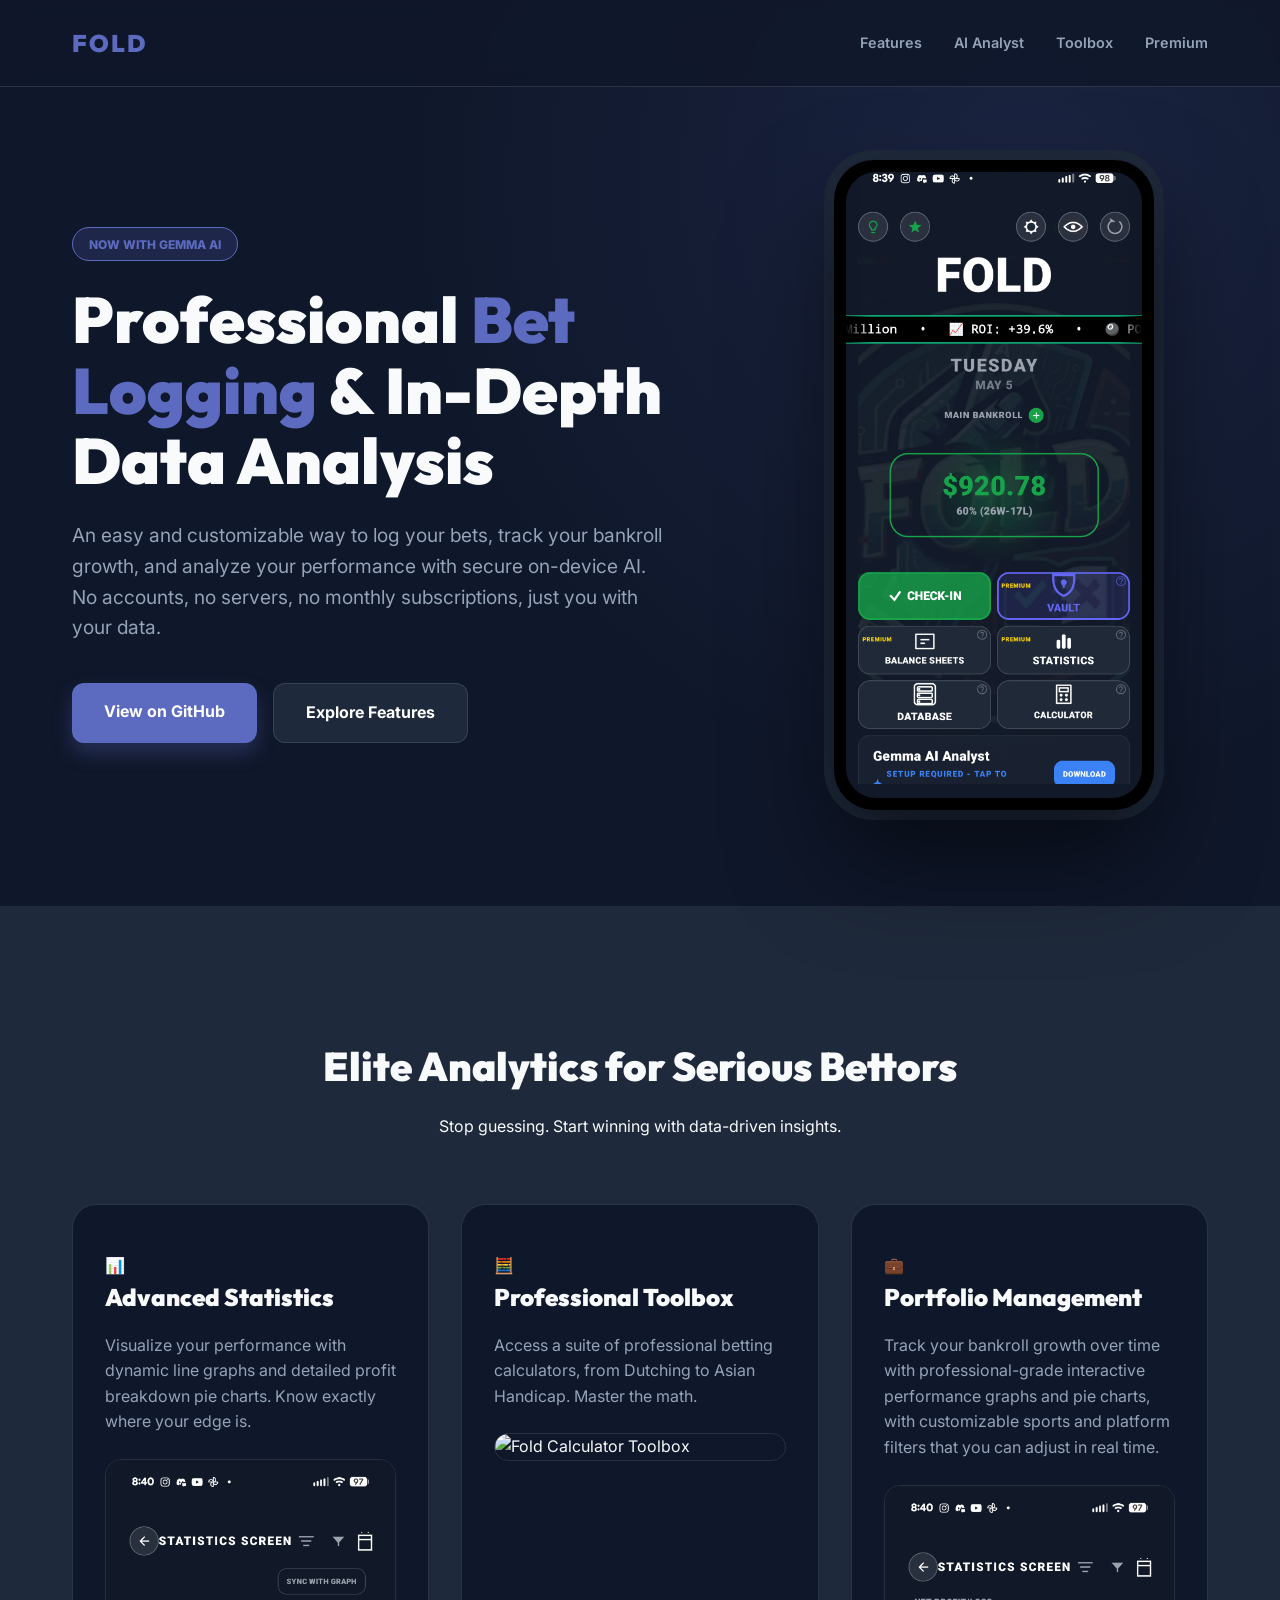
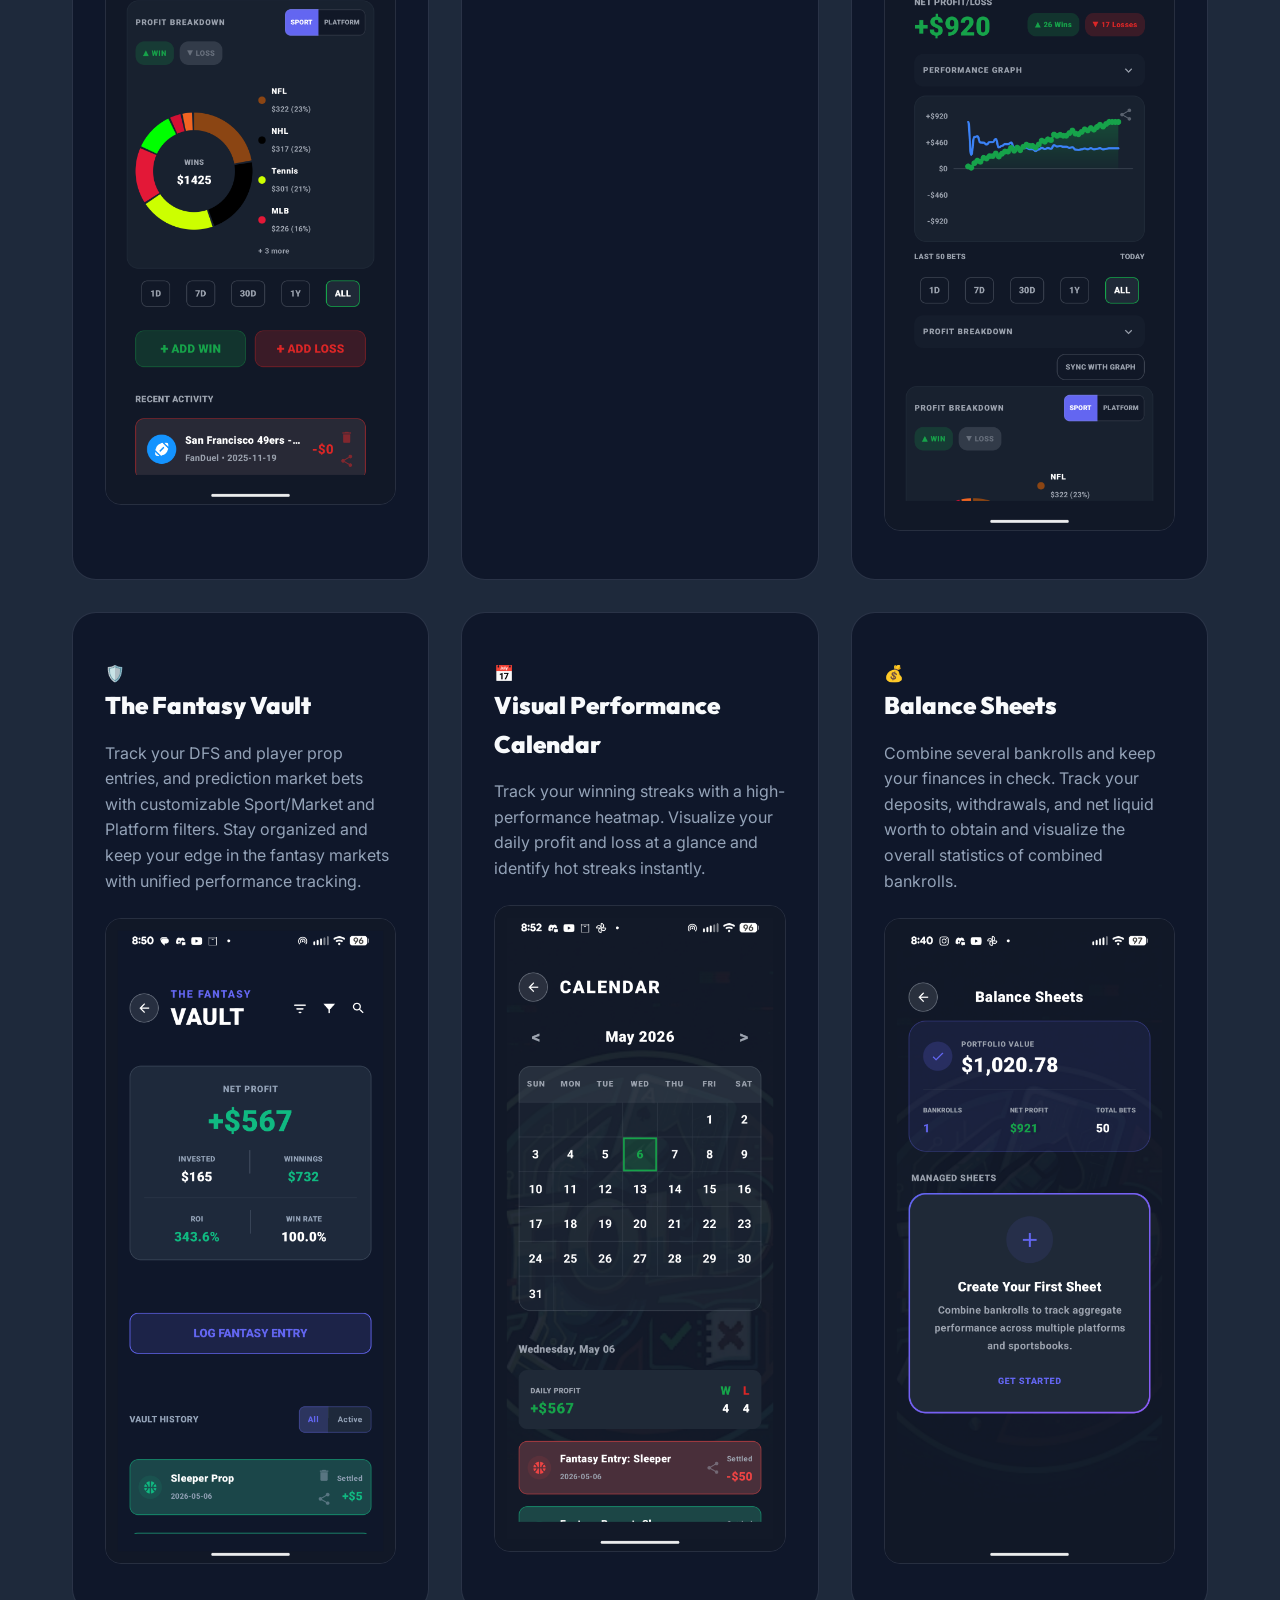
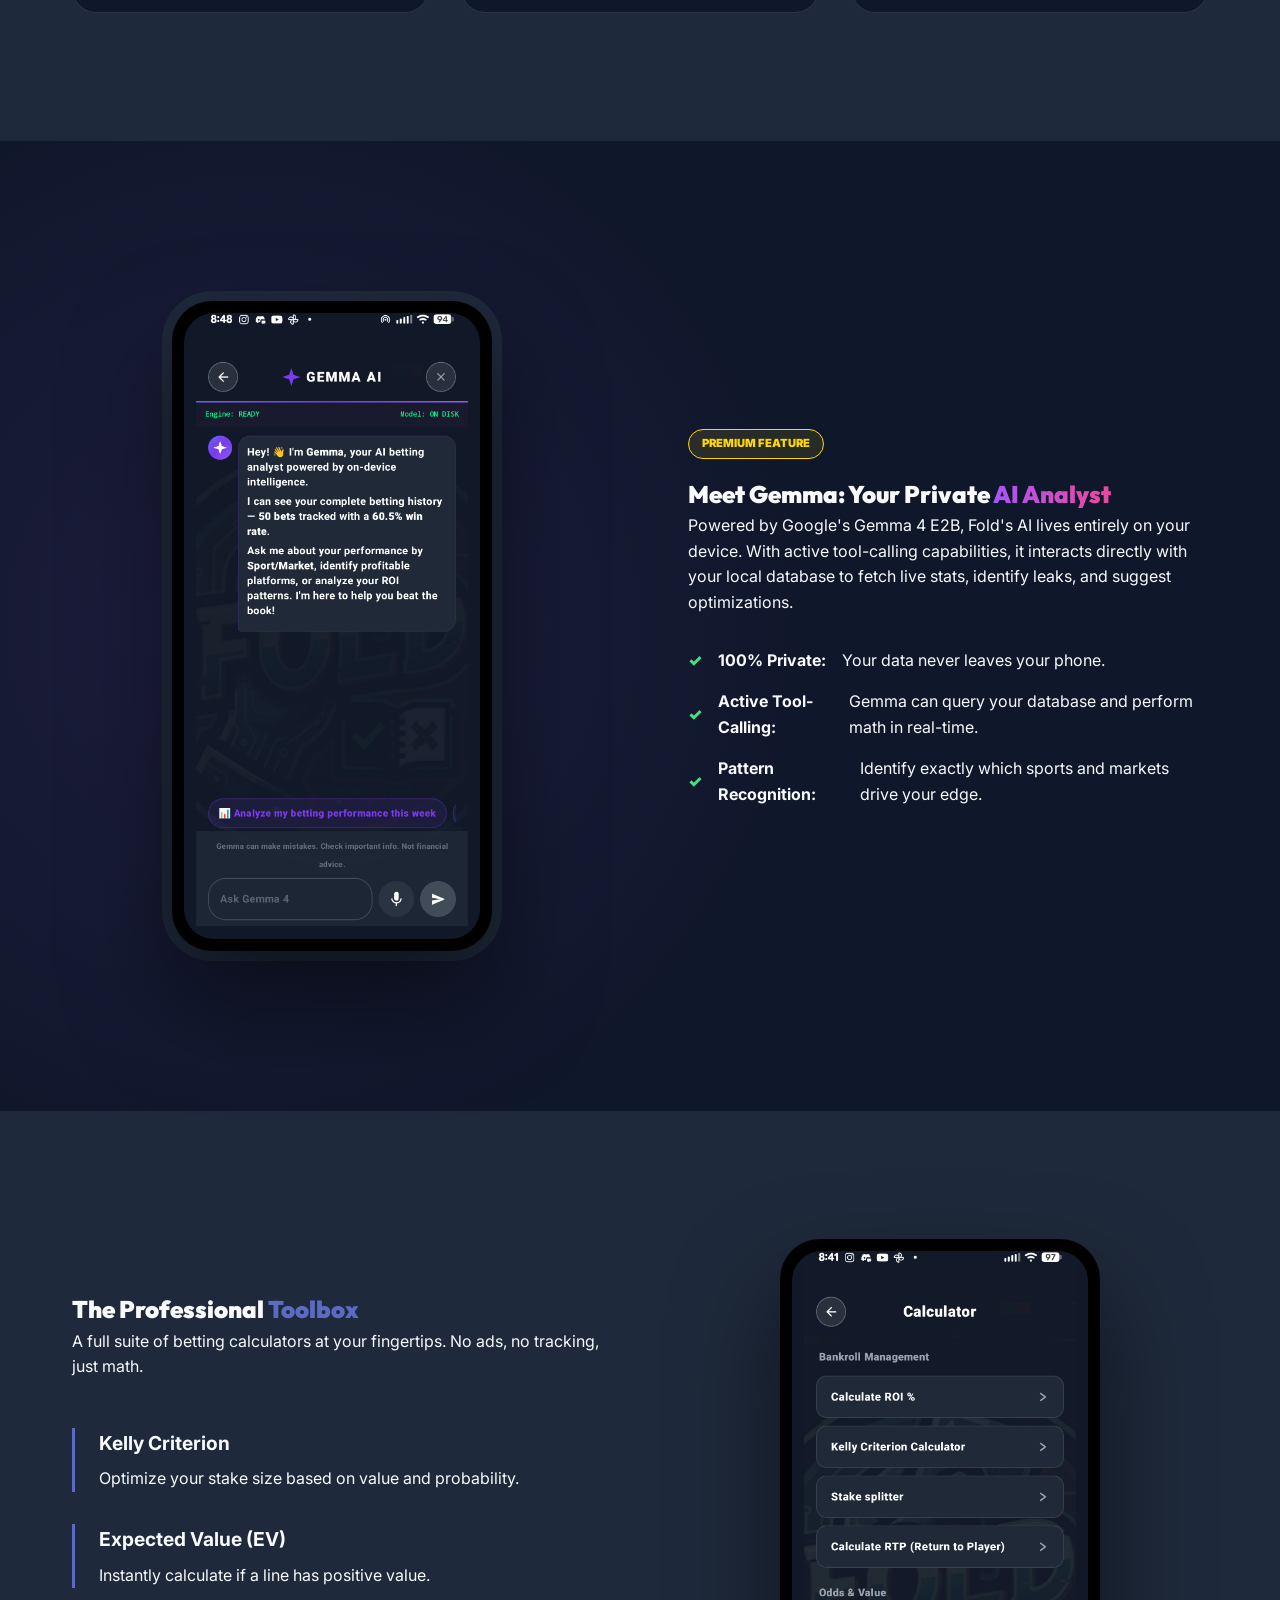
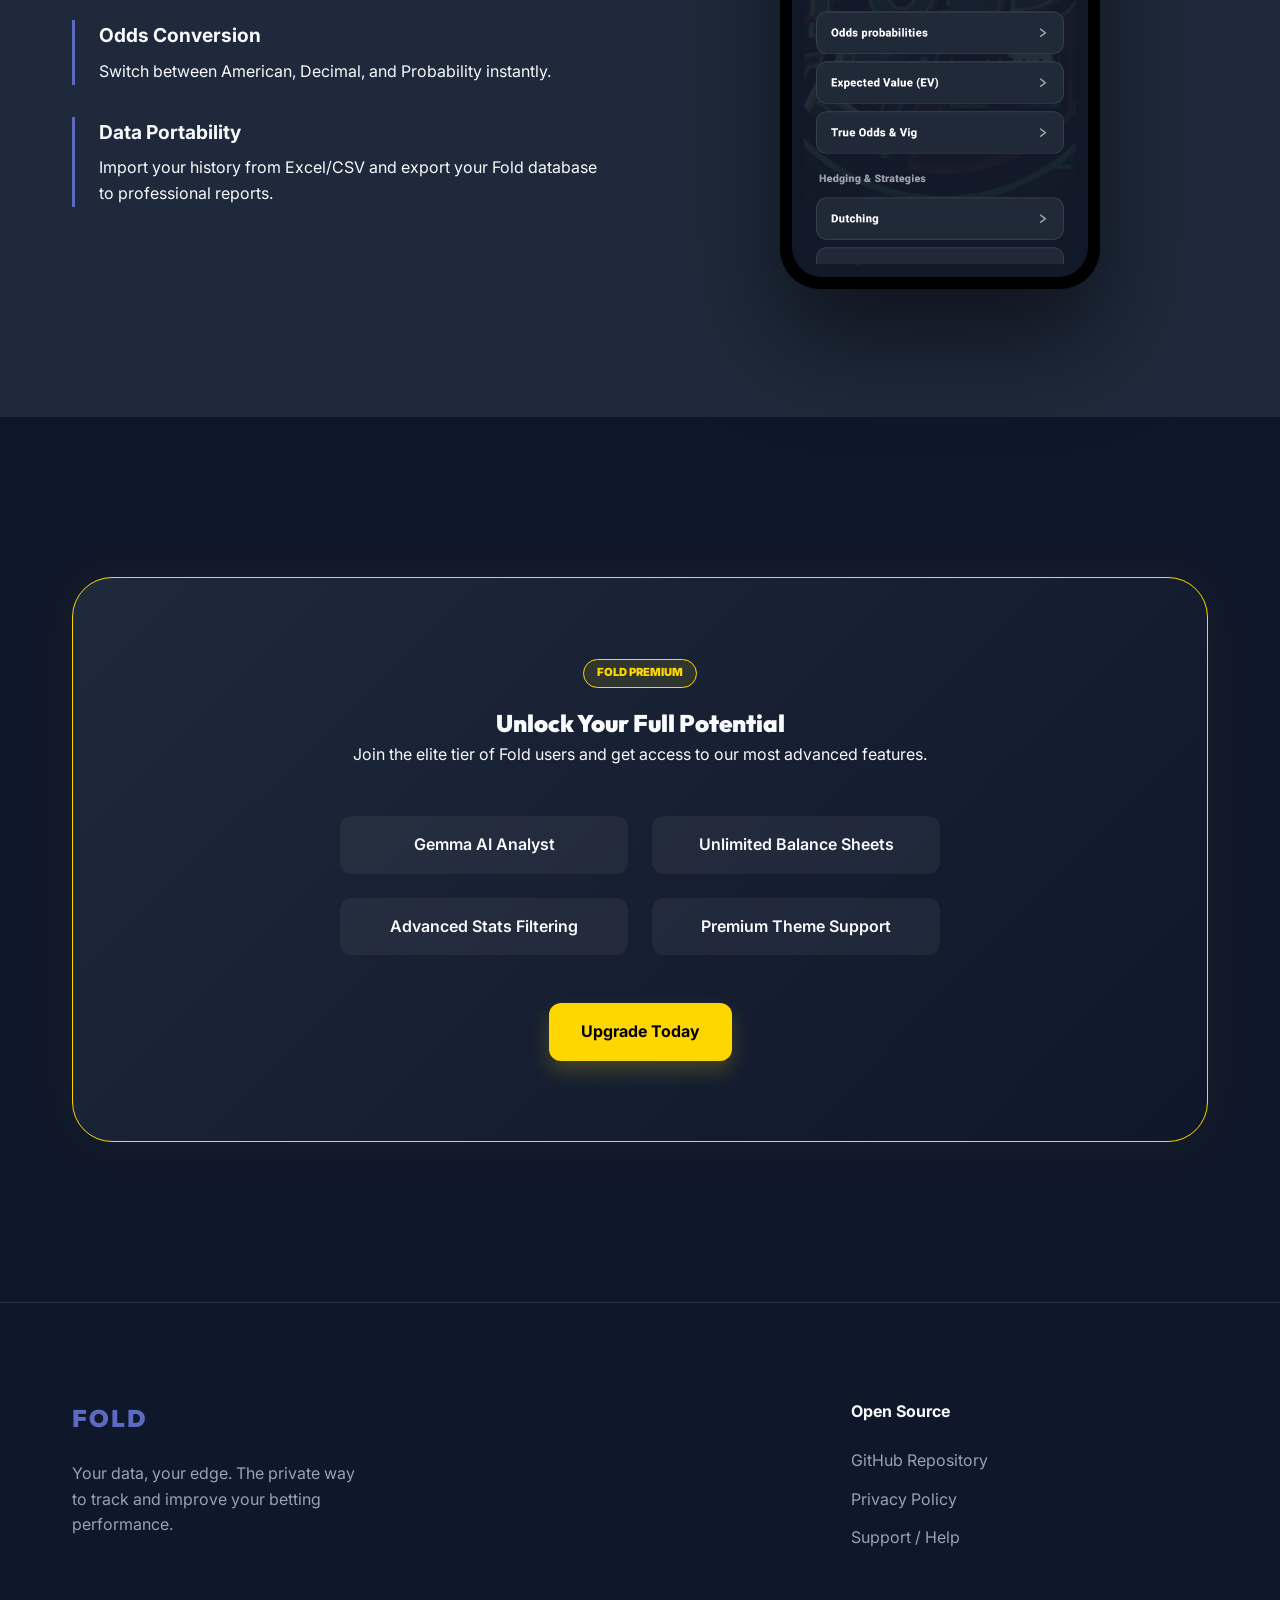
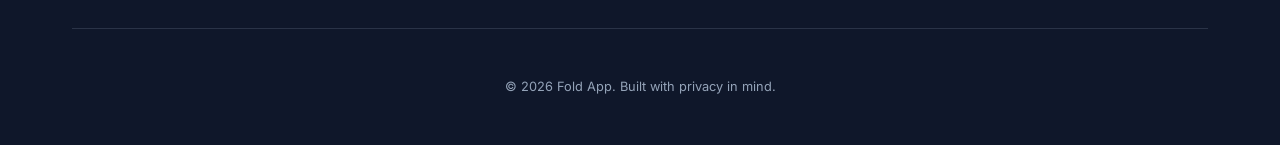
==== index.html @ 6af98df5 "Fix indentation in AI section." ====
<!DOCTYPE html>
<html lang="en">
<head>
    <meta charset="UTF-8">
    <meta name="viewport" content="width=device-width, initial-scale=1.0">
    <title>FOLD | The Ultimate Betting Command Center</title>
    <meta name="description" content="Master your bankroll with Fold. Advanced analytics, on-device AI analyst, and a professional betting toolbox—all in one secure, offline app.">
    <link rel="preconnect" href="https://fonts.googleapis.com">
    <link rel="preconnect" href="https://fonts.gstatic.com" crossorigin>
    <link href="https://fonts.googleapis.com/css2?family=Inter:wght@400;600;800&family=Outfit:wght@300;500;700;900&display=swap" rel="stylesheet">
    <link rel="stylesheet" href="style.css">
</head>
<body>
    <nav class="navbar">
        <div class="container">
            <div class="logo">FOLD</div>
            <ul class="nav-links">
                <li><a href="#features">Features</a></li>
                <li><a href="#ai">AI Analyst</a></li>
                <li><a href="#tools">Toolbox</a></li>
                <li><a href="#premium">Premium</a></li>
            </ul>
        </div>
    </nav>

    <header class="hero">
        <div class="container hero-grid">
            <div class="hero-content">
                <span class="badge">NOW WITH GEMMA AI</span>
                <h1>Professional <span class="highlight">Bet Logging</span> & In-Depth Data Analysis</h1>
                <p>An easy and customizable way to log your bets, track your bankroll growth, and analyze your performance with secure on-device AI. No accounts, no servers, no monthly subscriptions, just you with your data.</p>
                <div class="hero-actions">
                    <a href="https://github.com/MoistSoftware/Fold" class="btn btn-primary">View on GitHub</a>
                    <a href="#features" class="btn btn-secondary">Explore Features</a>
                </div>
            </div>
            <div class="hero-visual">
                <div class="phone-mockup">
                    <img src="assets/main_menu.png" alt="Fold App Main Menu" class="screenshot">
                </div>
            </div>
        </div>
    </header>

    <section id="features" class="features">
        <div class="container">
            <div class="section-header">
                <h2>Elite Analytics for Serious Bettors</h2>
                <p>Stop guessing. Start winning with data-driven insights.</p>
            </div>
            <div class="features-grid">
                <div class="feature-card">
                <div class="feature-icon">📊</div>
                <h3>Advanced Statistics</h3>
                <p>Visualize your performance with dynamic line graphs and detailed profit breakdown pie charts. Know exactly where your edge is.</p>
                <div class="feature-visual">
                    <img src="assets/pie_chart.png" alt="Fold Pie Chart Analysis" class="feature-img">
                </div>
            </div>
                <div class="feature-card">
                <div class="feature-icon">🧮</div>
                <h3>Professional Toolbox</h3>
                <p>Access a suite of professional betting calculators, from Dutching to Asian Handicap. Master the math.</p>
                <div class="feature-visual">
                    <img src="assets/calculator_menu.png" alt="Fold Calculator Toolbox" class="feature-img">
                </div>
            </div>
                <div class="feature-card">
                <div class="feature-icon">💼</div>
                <h3>Portfolio Management</h3>
                <p>Track your bankroll growth over time with professional-grade interactive performance graphs and pie charts, with customizable sports and platform filters that you can adjust in real time.</p>
                <div class="feature-visual">
                    <img src="assets/statistics.png" alt="Fold Performance Graph" class="feature-img">
                </div>
            </div>
            <div class="feature-card">
                <div class="feature-icon">🛡️</div>
                <h3>The Fantasy Vault</h3>
                <p>Track your DFS and player prop entries, and prediction market bets with customizable Sport/Market and Platform filters. Stay organized and keep your edge in the fantasy markets with unified performance tracking.</p>
                <div class="feature-visual">
                    <img src="assets/fantasy_vault_new.png" alt="Fold Fantasy Vault" class="feature-img">
                </div>
            </div>
            <div class="feature-card">
                <div class="feature-icon">📅</div>
                <h3>Visual Performance Calendar</h3>
                <p>Track your winning streaks with a high-performance heatmap. Visualize your daily profit and loss at a glance and identify hot streaks instantly.</p>
                <div class="feature-visual">
                    <img src="assets/calendar.png" alt="Fold Performance Calendar" class="feature-img">
                </div>
            </div>
            <div class="feature-card">
                <div class="feature-icon">💰</div>
                <h3>Balance Sheets</h3>
                <p>Combine several bankrolls and keep your finances in check. Track your deposits, withdrawals, and net liquid worth to obtain and visualize the overall statistics of combined bankrolls.</p>
                <div class="feature-visual">
                    <img src="assets/balance_sheets.png" alt="Fold Balance Sheets" class="feature-img">
                </div>
            </div>
            </div>
        </div>
    </section>

    <section id="ai" class="ai-section">
        <div class="container ai-grid">
            <div class="ai-visual">
                <div class="phone-mockup">
                    <img src="assets/ai_analyst.png" alt="Gemma AI Analyst" class="screenshot">
                </div>
            </div>
            <div class="ai-content">
                <div class="gold-badge">PREMIUM FEATURE</div>
                <h2>Meet Gemma: Your Private <span class="ai-highlight">AI Analyst</span></h2>
                <p>Powered by Google's Gemma 4 E2B, Fold's AI lives entirely on your device. With active tool-calling capabilities, it interacts directly with your local database to fetch live stats, identify leaks, and suggest optimizations.</p>
                <ul class="ai-features">
                    <li><strong>100% Private:</strong> Your data never leaves your phone.</li>
                    <li><strong>Active Tool-Calling:</strong> Gemma can query your database and perform math in real-time.</li>
                    <li><strong>Pattern Recognition:</strong> Identify exactly which sports and markets drive your edge.</li>
                </ul>
            </div>
        </div>
    </section>

    <section id="tools" class="tools">
        <div class="container">
            <div class="tools-grid">
                <div class="tools-content">
                    <h2>The Professional <span class="highlight">Toolbox</span></h2>
                    <p>A full suite of betting calculators at your fingertips. No ads, no tracking, just math.</p>
                    <div class="tools-list">
                        <div class="tool-item">
                            <h4>Kelly Criterion</h4>
                            <p>Optimize your stake size based on value and probability.</p>
                        </div>
                        <div class="tool-item">
                            <h4>Expected Value (EV)</h4>
                            <p>Instantly calculate if a line has positive value.</p>
                        </div>
                        <div class="tool-item">
                            <h4>Odds Conversion</h4>
                            <p>Switch between American, Decimal, and Probability instantly.</p>
                        </div>
                        <div class="tool-item">
                            <h4>Data Portability</h4>
                            <p>Import your history from Excel/CSV and export your Fold database to professional reports.</p>
                        </div>
                    </div>
                </div>
                <div class="tools-visual">
                    <div class="phone-mockup">
                        <img src="assets/calculator.png" alt="Betting Toolbox" class="screenshot">
                    </div>
                </div>
            </div>
        </div>
    </section>

    <section id="premium" class="premium">
        <div class="container">
            <div class="premium-card">
                <div class="gold-badge">FOLD PREMIUM</div>
                <h2>Unlock Your Full Potential</h2>
                <p>Join the elite tier of Fold users and get access to our most advanced features.</p>
                <div class="premium-grid">
                    <div class="premium-item">Gemma AI Analyst</div>
                    <div class="premium-item">Unlimited Balance Sheets</div>
                    <div class="premium-item">Advanced Stats Filtering</div>
                    <div class="premium-item">Premium Theme Support</div>
                </div>
                <a href="#" class="btn btn-gold">Upgrade Today</a>
            </div>
        </div>
    </section>

    <footer>
        <div class="container">
            <div class="footer-grid">
                <div class="footer-info">
                    <div class="logo">FOLD</div>
                    <p>Your data, your edge. The private way to track and improve your betting performance.</p>
                </div>
                <div class="footer-links">
                    <h4>Open Source</h4>
                    <ul>
                        <li><a href="https://github.com/MoistSoftware/Fold">GitHub Repository</a></li>
                        <li><a href="privacy.html">Privacy Policy</a></li>
                        <li><a href="support.html">Support / Help</a></li>
                    </ul>
                </div>
            </div>
            <div class="footer-bottom">
                <p>&copy; 2026 Fold App. Built with privacy in mind.</p>
            </div>
        </div>
    </footer>
</body>
</html>
---- style.css ----
:root {
    --bg-dark: #0F172A;
    --bg-card: #1E293B;
    --primary-slate: #5C6BC0; /* SlateBlue from app */
    --accent-green: #4ADE80;
    --premium-gold: #FFD700;
    --text-main: #F8FAFC;
    --text-muted: #94A3B8;
    --glass: rgba(30, 41, 59, 0.7);
    --border: rgba(148, 163, 184, 0.2);
}

* {
    margin: 0;
    padding: 0;
    box-sizing: border-box;
}

body {
    font-family: 'Inter', sans-serif;
    background-color: var(--bg-dark);
    color: var(--text-main);
    line-height: 1.6;
    overflow-x: hidden;
}

h1, h2, h3, .logo {
    font-family: 'Outfit', sans-serif;
    font-weight: 900;
}

.container {
    max-width: 1200px;
    margin: 0 auto;
    padding: 0 2rem;
}

/* Navbar */
.navbar {
    padding: 1.5rem 0;
    position: fixed;
    width: 100%;
    top: 0;
    z-index: 1000;
    background: rgba(15, 23, 42, 0.8);
    backdrop-filter: blur(12px);
    border-bottom: 1px solid var(--border);
}

.navbar .container {
    display: flex;
    justify-content: space-between;
    align-items: center;
}

.logo {
    font-size: 1.5rem;
    letter-spacing: 2px;
    color: var(--primary-slate);
}

.nav-links {
    display: flex;
    list-style: none;
    gap: 2rem;
}

.nav-links a {
    text-decoration: none;
    color: var(--text-muted);
    font-weight: 600;
    font-size: 0.9rem;
    transition: color 0.3s;
}

.nav-links a:hover {
    color: var(--primary-slate);
}

/* Hero */
.hero {
    padding: 10rem 0 6rem;
    background: radial-gradient(circle at 80% 20%, rgba(92, 107, 192, 0.15) 0%, transparent 50%);
}

.hero-grid {
    display: grid;
    grid-template-columns: 1.2fr 0.8fr;
    gap: 4rem;
    align-items: center;
}

.badge {
    display: inline-block;
    padding: 0.4rem 1rem;
    background: rgba(92, 107, 192, 0.2);
    border: 1px solid var(--primary-slate);
    border-radius: 100px;
    color: var(--primary-slate);
    font-size: 0.75rem;
    font-weight: 800;
    margin-bottom: 1.5rem;
}

.hero h1 {
    font-size: 4rem;
    line-height: 1.1;
    margin-bottom: 1.5rem;
}

.highlight {
    color: var(--primary-slate);
}

.hero p {
    font-size: 1.2rem;
    color: var(--text-muted);
    margin-bottom: 2.5rem;
    max-width: 600px;
}

.hero-actions {
    display: flex;
    gap: 1rem;
}

.btn {
    padding: 1rem 2rem;
    border-radius: 12px;
    text-decoration: none;
    font-weight: 700;
    transition: all 0.3s ease;
    display: inline-block;
}

.btn-primary {
    background: var(--primary-slate);
    color: white;
    box-shadow: 0 10px 20px rgba(92, 107, 192, 0.3);
}

.btn-primary:hover {
    transform: translateY(-3px);
    box-shadow: 0 15px 30px rgba(92, 107, 192, 0.4);
}

.btn-secondary {
    background: var(--bg-card);
    color: white;
    border: 1px solid var(--border);
}

.btn-secondary:hover {
    background: var(--border);
}

/* Phone Mockup */
.phone-mockup {
    position: relative;
    width: 320px;
    height: 650px;
    background: #000;
    border-radius: 40px;
    padding: 12px;
    box-shadow: 0 50px 100px rgba(0,0,0,0.5), 0 0 0 10px #1e293b;
    margin: 0 auto;
}

.screenshot {
    width: 100%;
    height: 100%;
    object-fit: cover;
    border-radius: 30px;
}

.feature-visual {
    margin-top: 1.5rem;
    border-radius: 16px;
    overflow: hidden;
    border: 1px solid rgba(255, 255, 255, 0.1);
}

.feature-img {
    width: 100%;
    height: auto;
    display: block;
    transition: transform 0.3s ease;
}

.feature-card:hover .feature-img {
    transform: scale(1.05);
}

/* Features */
.features {
    padding: 8rem 0;
    background: var(--bg-card);
}

.section-header {
    text-align: center;
    margin-bottom: 4rem;
}

.section-header h2 {
    font-size: 2.5rem;
    margin-bottom: 1rem;
}

.features-grid {
    display: grid;
    grid-template-columns: repeat(auto-fit, minmax(280px, 1fr));
    gap: 2rem;
}

.feature-card {
    background: var(--bg-dark);
    padding: 3rem 2rem;
    border-radius: 24px;
    border: 1px solid var(--border);
    transition: transform 0.3s;
}

.feature-card:hover {
    transform: translateY(-10px);
    border-color: var(--primary-slate);
}

.feature-card .icon {
    font-size: 2.5rem;
    margin-bottom: 1.5rem;
}

.feature-card h3 {
    font-size: 1.5rem;
    margin-bottom: 1rem;
}

.feature-card p {
    color: var(--text-muted);
}

/* AI Section */
.ai-section {
    padding: 10rem 0;
    background: radial-gradient(circle at 20% 50%, rgba(168, 85, 247, 0.1) 0%, transparent 50%);
}

.ai-grid {
    display: grid;
    grid-template-columns: 1fr 1fr;
    gap: 6rem;
    align-items: center;
}

.gold-badge {
    display: inline-block;
    padding: 0.3rem 0.8rem;
    background: rgba(255, 215, 0, 0.1);
    border: 1px solid var(--premium-gold);
    border-radius: 100px;
    color: var(--premium-gold);
    font-size: 0.7rem;
    font-weight: 900;
    margin-bottom: 1rem;
}

.ai-highlight {
    background: linear-gradient(90deg, #A855F7, #EC4899);
    -webkit-background-clip: text;
    -webkit-text-fill-color: transparent;
}

.ai-features {
    list-style: none;
    margin-top: 2rem;
}

.ai-features li {
    margin-bottom: 1rem;
    display: flex;
    align-items: center;
    gap: 1rem;
}

.ai-features li::before {
    content: "✓";
    color: var(--accent-green);
    font-weight: 900;
}

/* Tools */
.tools {
    padding: 8rem 0;
    background: var(--bg-card);
}

.tools-grid {
    display: grid;
    grid-template-columns: 1fr 1fr;
    gap: 4rem;
    align-items: center;
}

.tools-list {
    margin-top: 3rem;
}

.tool-item {
    margin-bottom: 2rem;
    padding-left: 1.5rem;
    border-left: 3px solid var(--primary-slate);
}

.tool-item h4 {
    font-size: 1.2rem;
    margin-bottom: 0.5rem;
}

/* Premium */
.premium {
    padding: 10rem 0;
}

.premium-card {
    background: linear-gradient(135deg, #1E293B 0%, #0F172A 100%);
    padding: 5rem;
    border-radius: 40px;
    text-align: center;
    border: 1px solid var(--premium-gold);
    box-shadow: 0 0 50px rgba(255, 215, 0, 0.05);
}

.premium-grid {
    display: grid;
    grid-template-columns: repeat(2, 1fr);
    gap: 1.5rem;
    margin: 3rem auto;
    max-width: 600px;
}

.premium-item {
    background: rgba(255, 255, 255, 0.05);
    padding: 1rem;
    border-radius: 12px;
    font-weight: 600;
}

.btn-gold {
    background: var(--premium-gold);
    color: #000;
    box-shadow: 0 10px 20px rgba(255, 215, 0, 0.2);
}

.btn-gold:hover {
    transform: scale(1.05);
    box-shadow: 0 15px 30px rgba(255, 215, 0, 0.3);
}

/* Footer */
footer {
    padding: 6rem 0 3rem;
    border-top: 1px solid var(--border);
}

.footer-grid {
    display: grid;
    grid-template-columns: 2fr 1fr;
    gap: 4rem;
    margin-bottom: 4rem;
}

.footer-info p {
    color: var(--text-muted);
    margin-top: 1.5rem;
    max-width: 300px;
}

.footer-links h4 {
    margin-bottom: 1.5rem;
}

.footer-links ul {
    list-style: none;
}

.footer-links li {
    margin-bottom: 0.8rem;
}

.footer-links a {
    text-decoration: none;
    color: var(--text-muted);
}

.footer-bottom {
    text-align: center;
    padding-top: 3rem;
    border-top: 1px solid var(--border);
    color: var(--text-muted);
    font-size: 0.8rem;
}

/* Responsive */
@media (max-width: 968px) {
    .hero-grid, .ai-grid, .tools-grid {
        grid-template-columns: 1fr;
        text-align: center;
    }
    .hero h1 { font-size: 3rem; }
    .hero-visual { order: -1; }
    .features-grid { grid-template-columns: 1fr; }
    .hero-actions { justify-content: center; }
    .premium-grid { grid-template-columns: 1fr; }
    .nav-links { display: none; }
}
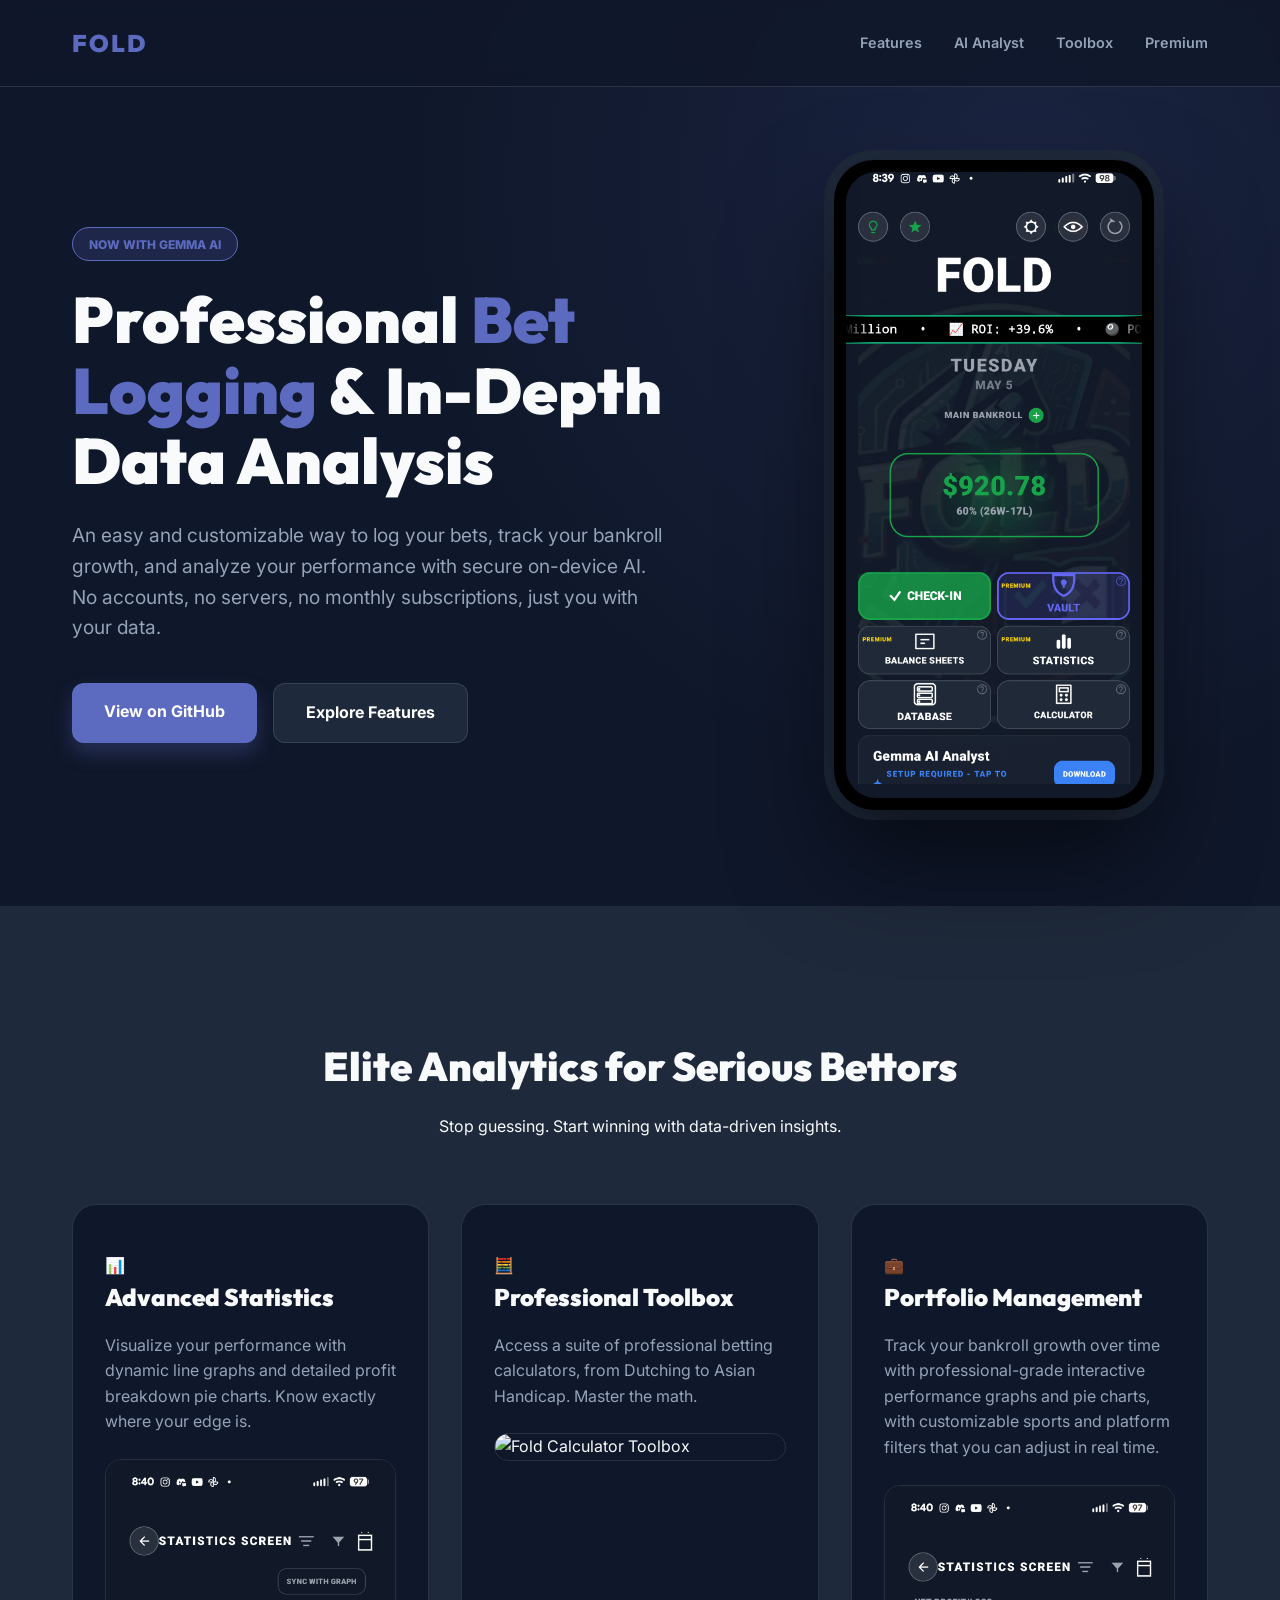
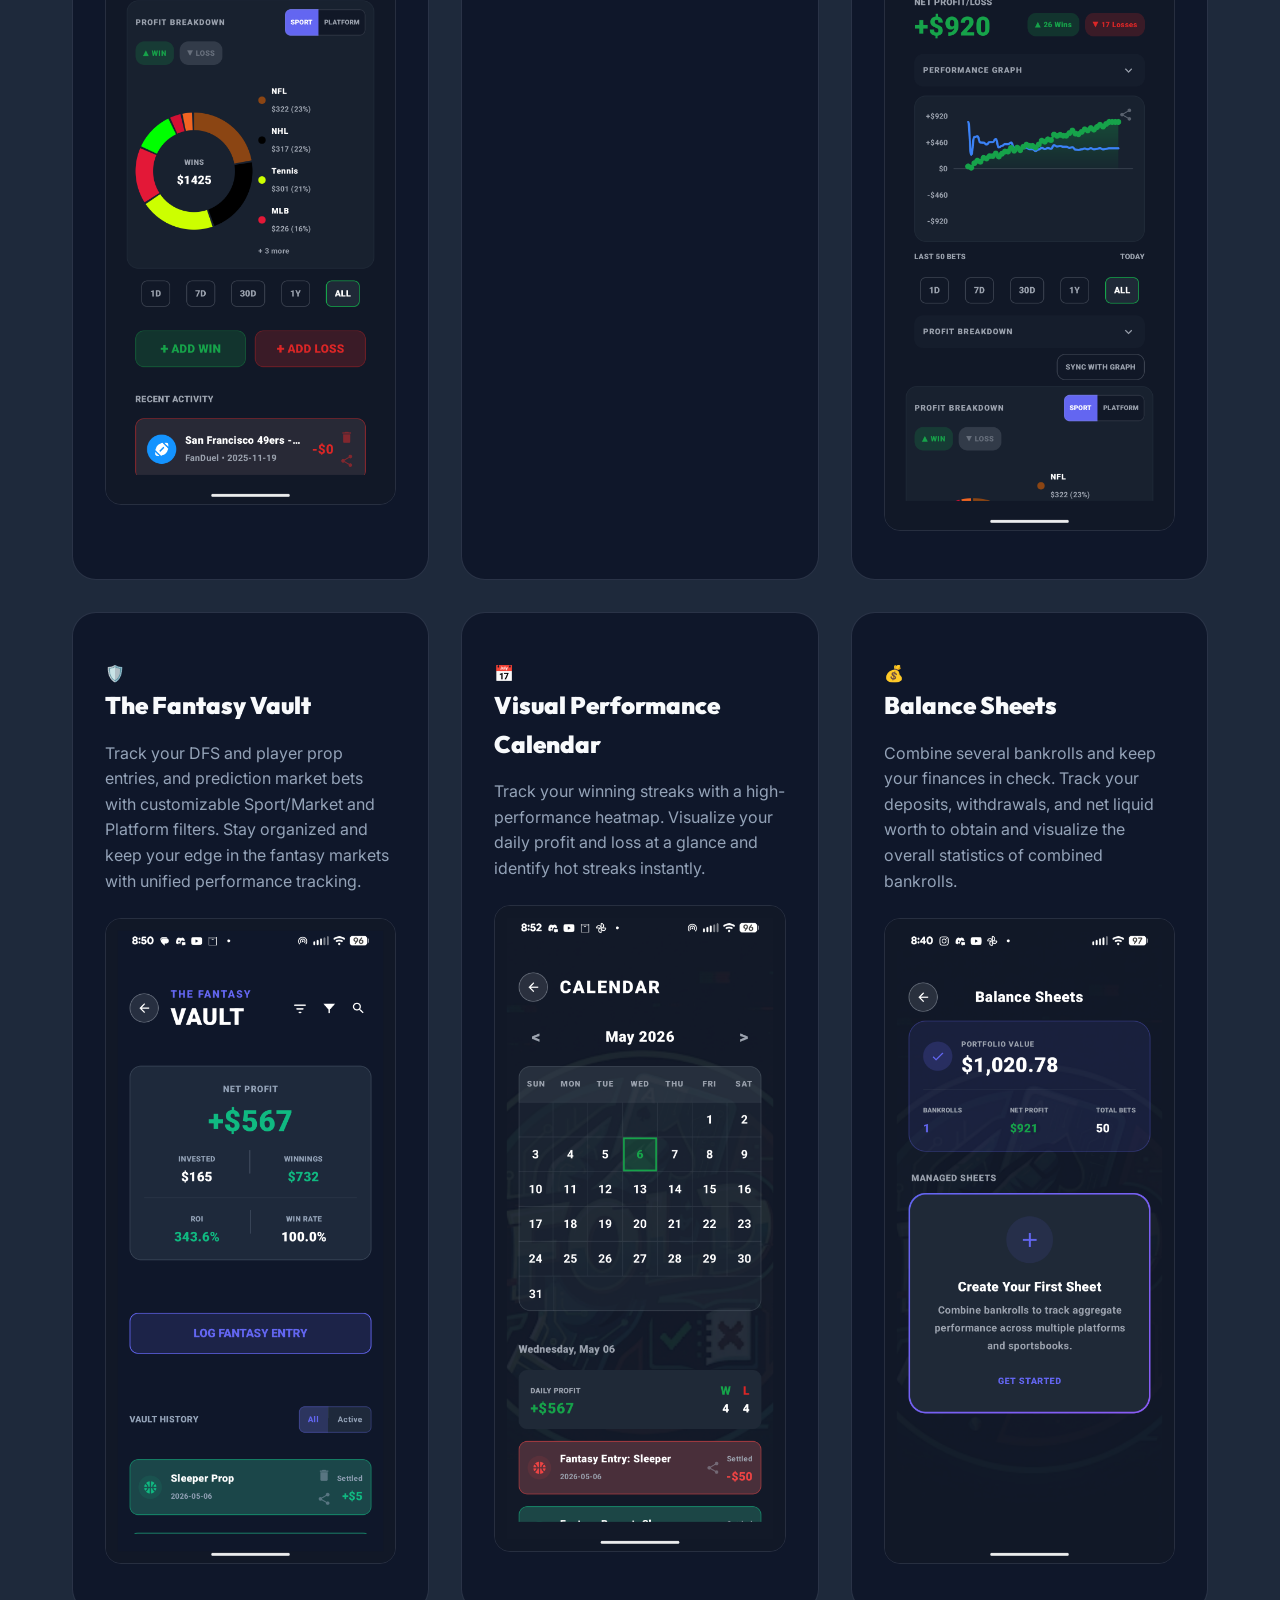
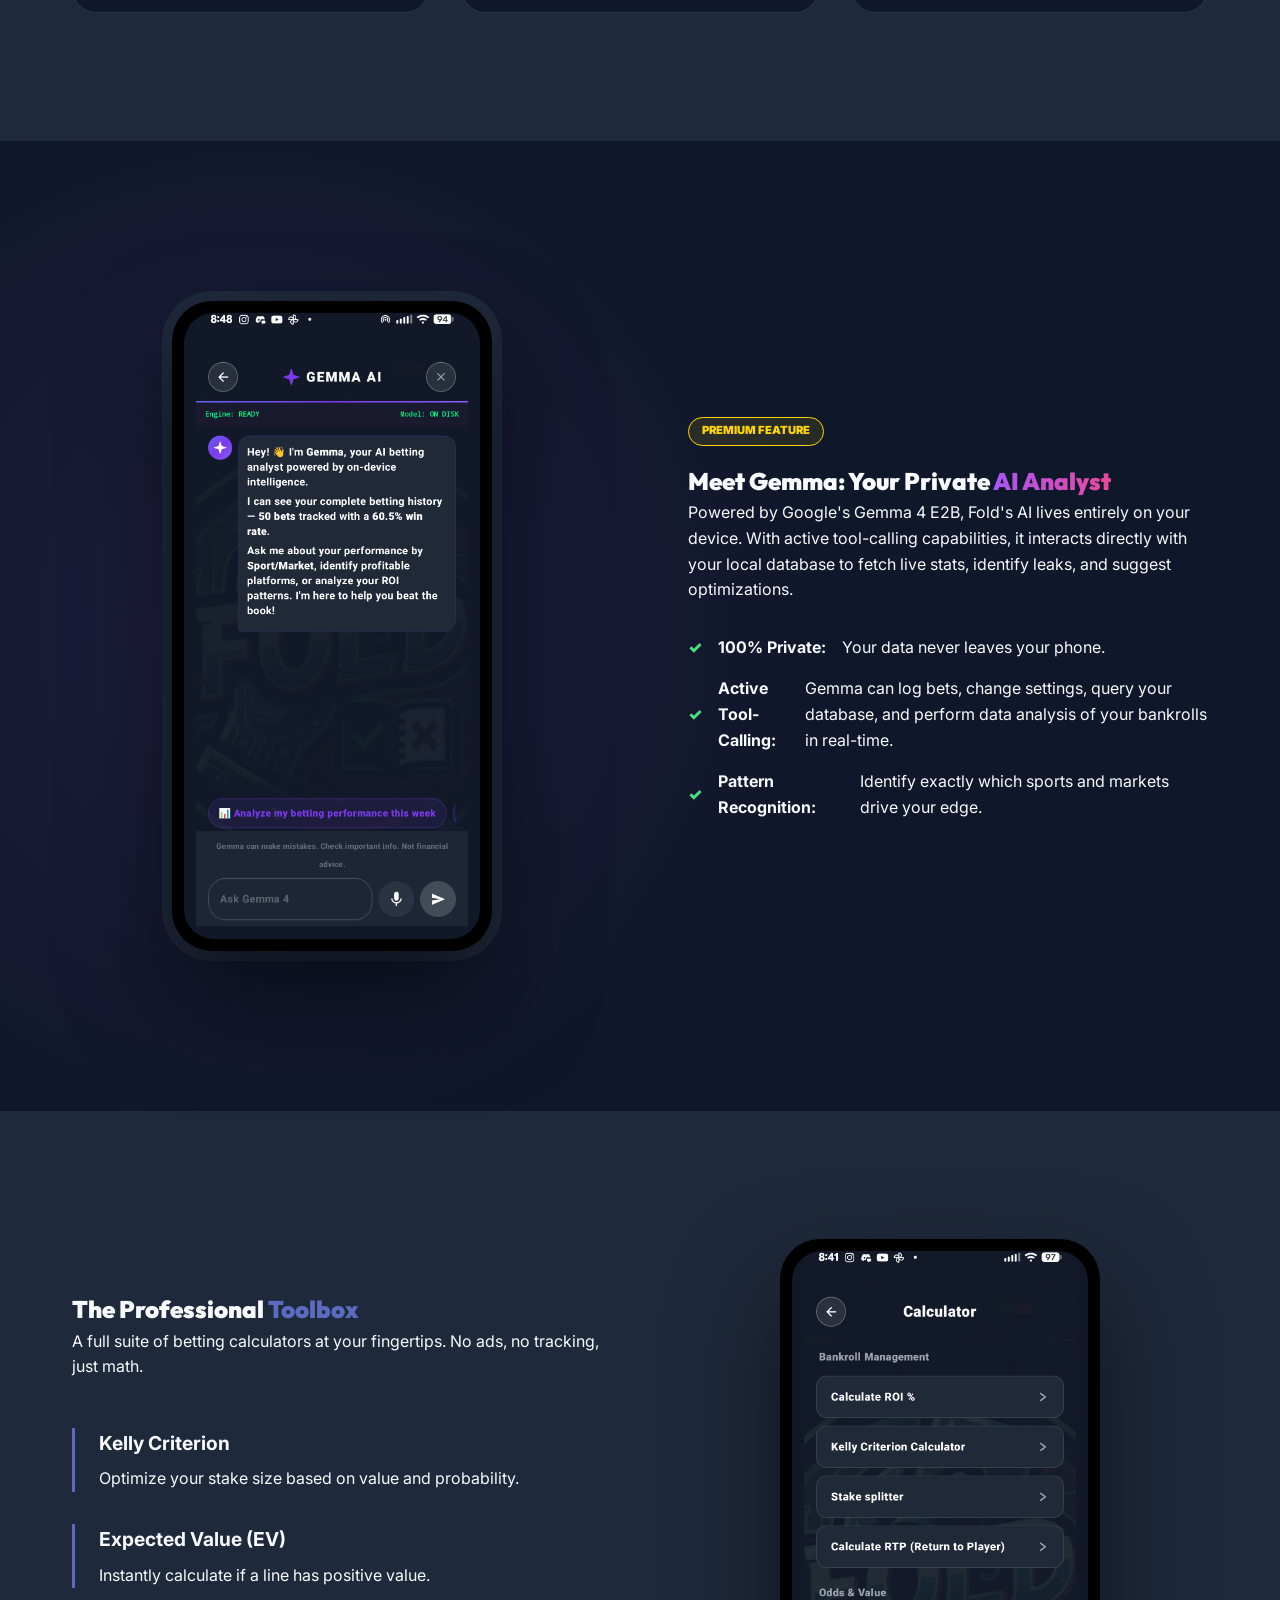
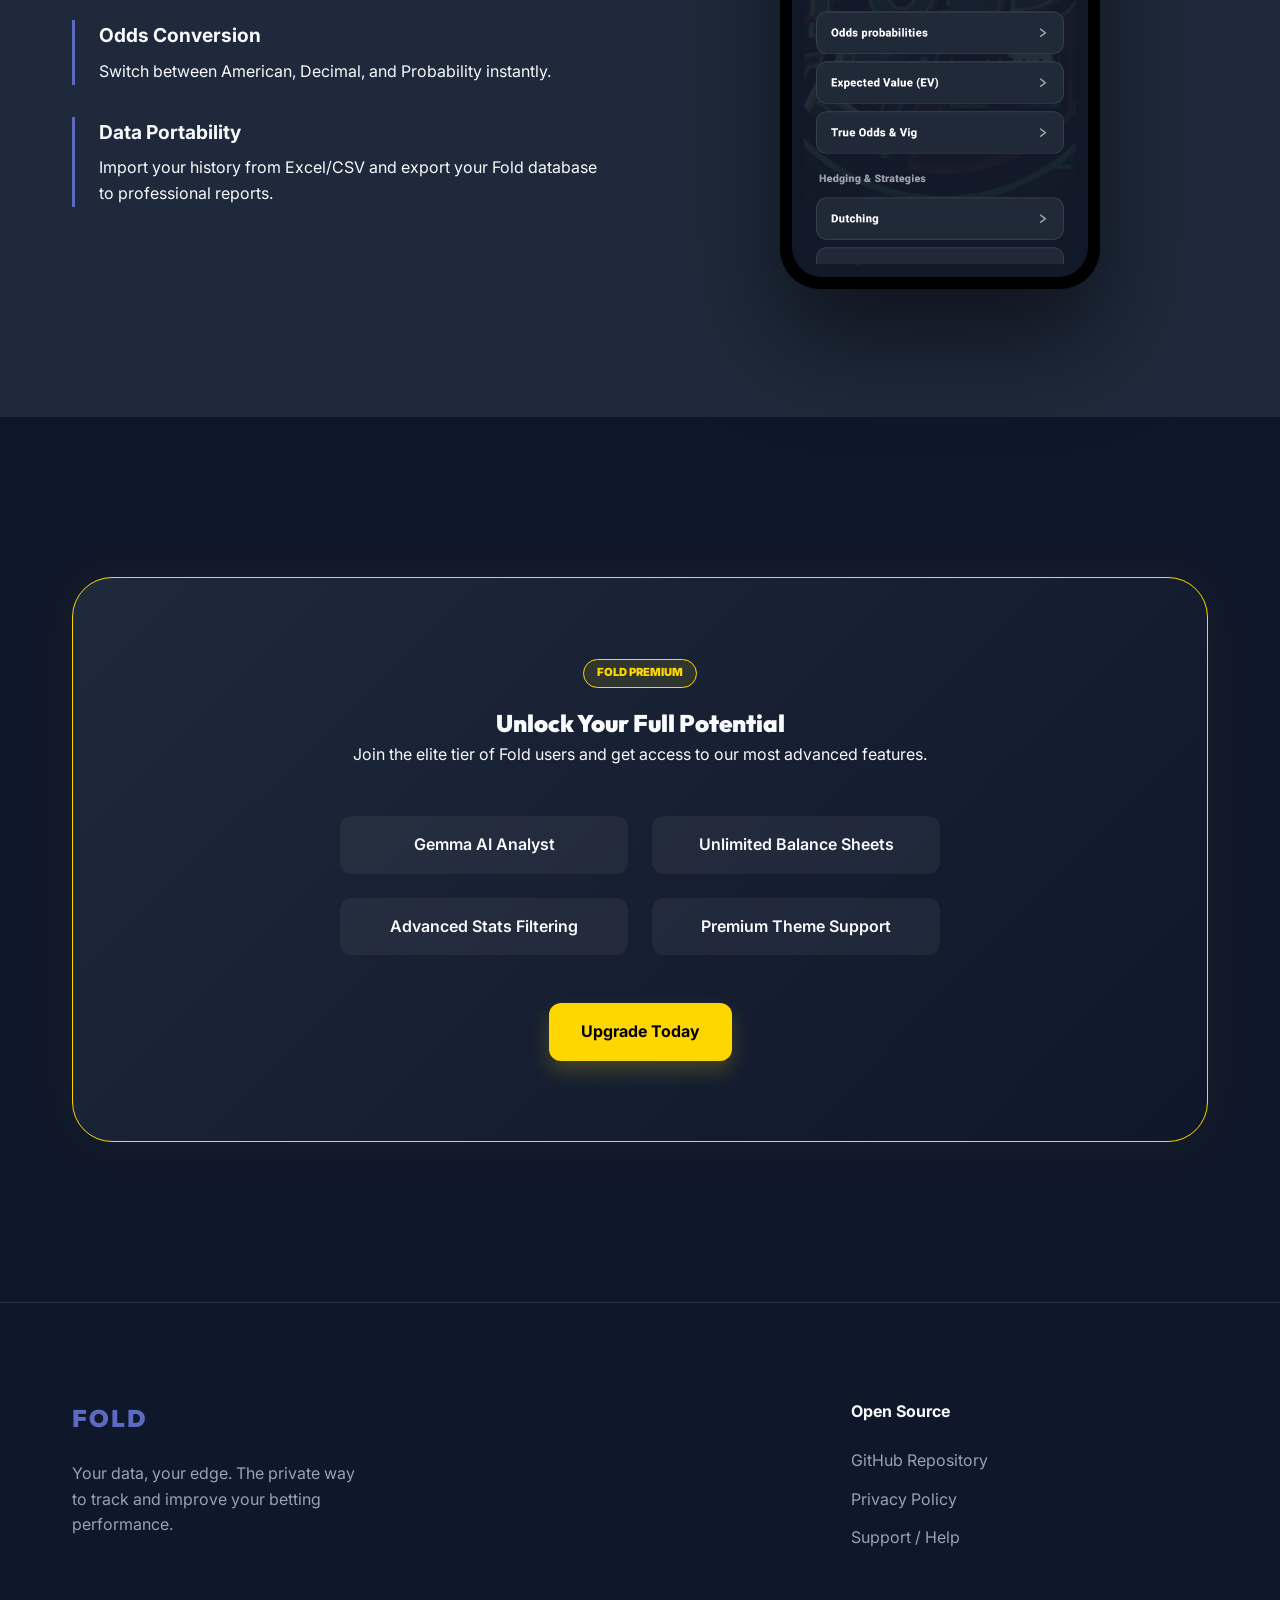
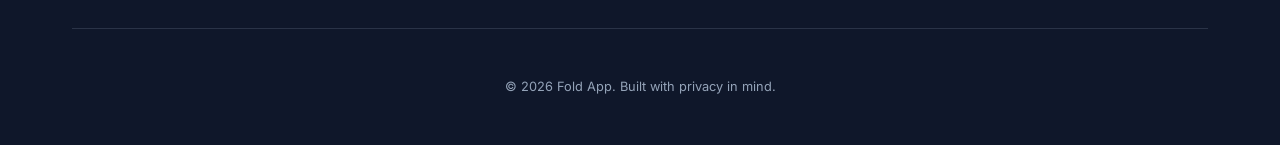
==== commit afa99431: "Update AI tool-calling features: Include bet logging, settings, and bankroll analysis." ====
--- a/index.html
+++ b/index.html
@@ -114,7 +114,7 @@
                 <p>Powered by Google's Gemma 4 E2B, Fold's AI lives entirely on your device. With active tool-calling capabilities, it interacts directly with your local database to fetch live stats, identify leaks, and suggest optimizations.</p>
                 <ul class="ai-features">
                     <li><strong>100% Private:</strong> Your data never leaves your phone.</li>
-                    <li><strong>Active Tool-Calling:</strong> Gemma can query your database and perform math in real-time.</li>
+                    <li><strong>Active Tool-Calling:</strong> Gemma can log bets, change settings, query your database, and perform data analysis of your bankrolls in real-time.</li>
                     <li><strong>Pattern Recognition:</strong> Identify exactly which sports and markets drive your edge.</li>
                 </ul>
             </div>
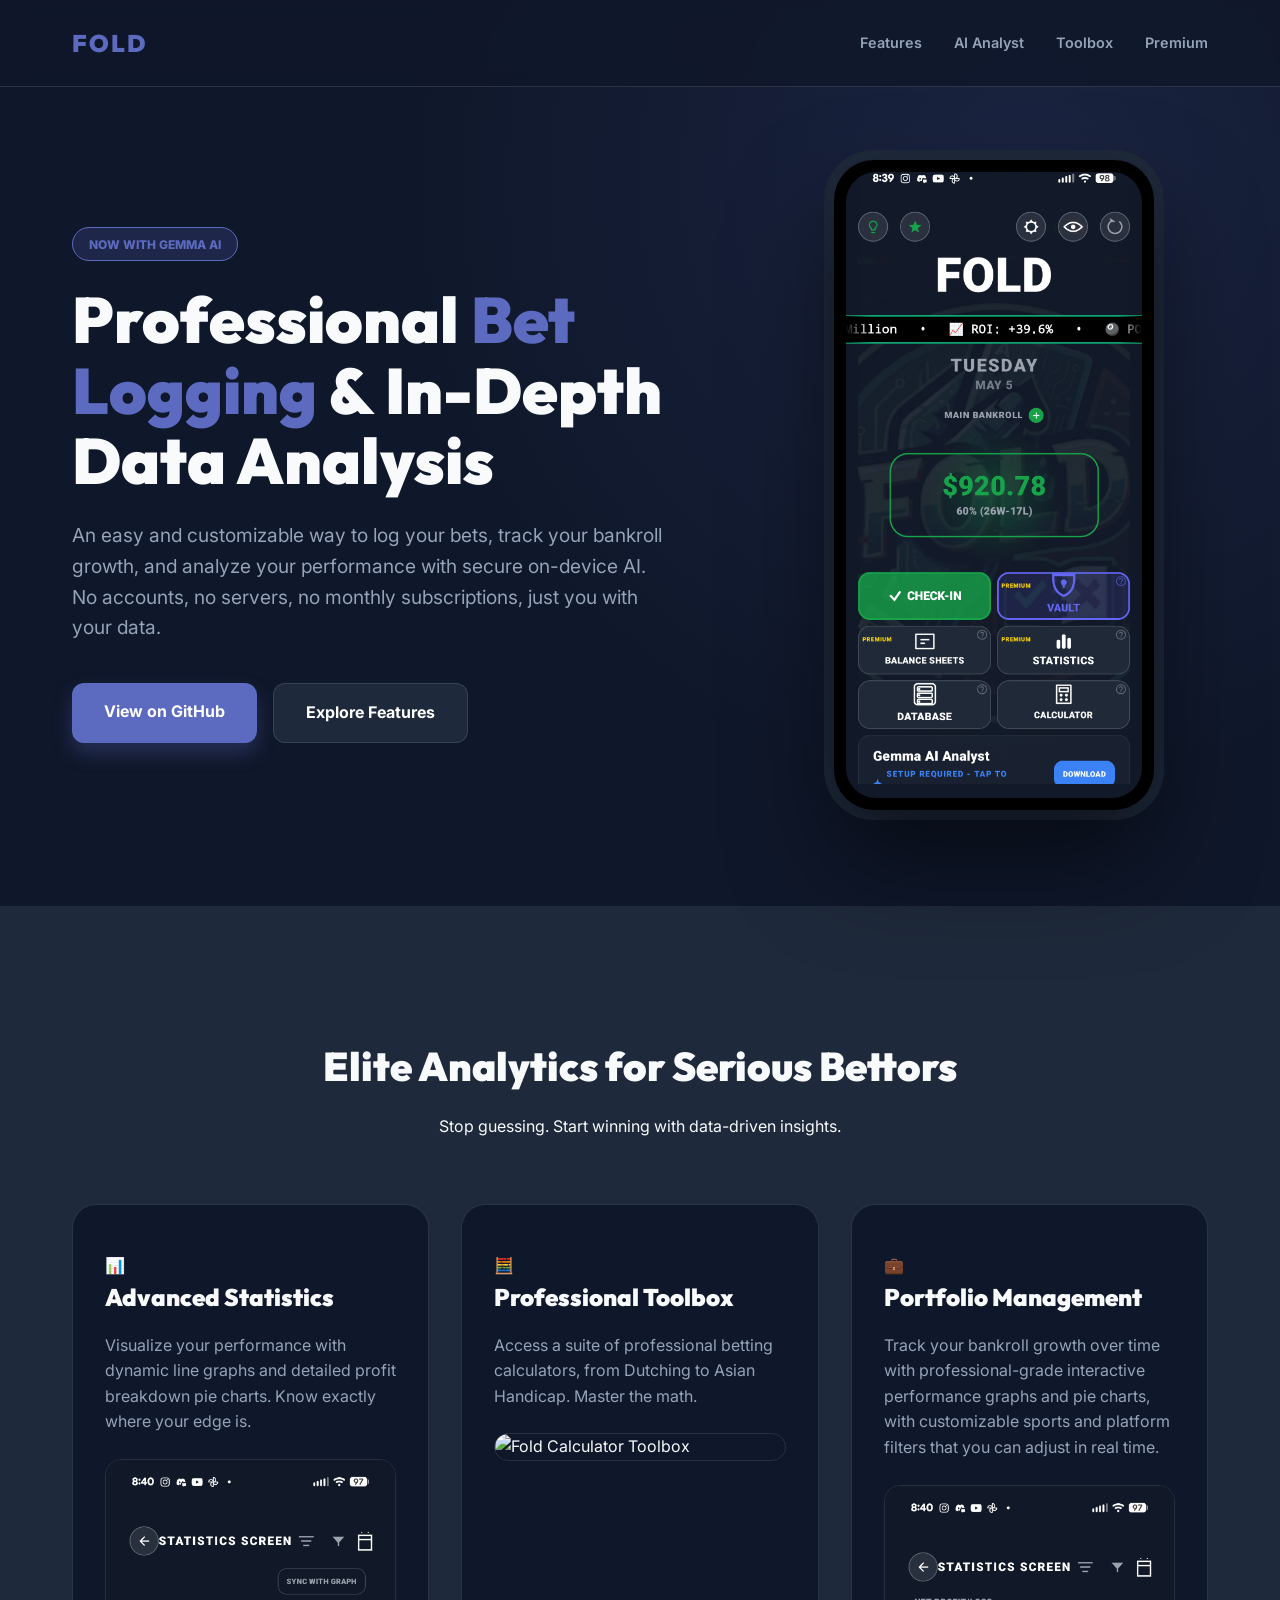
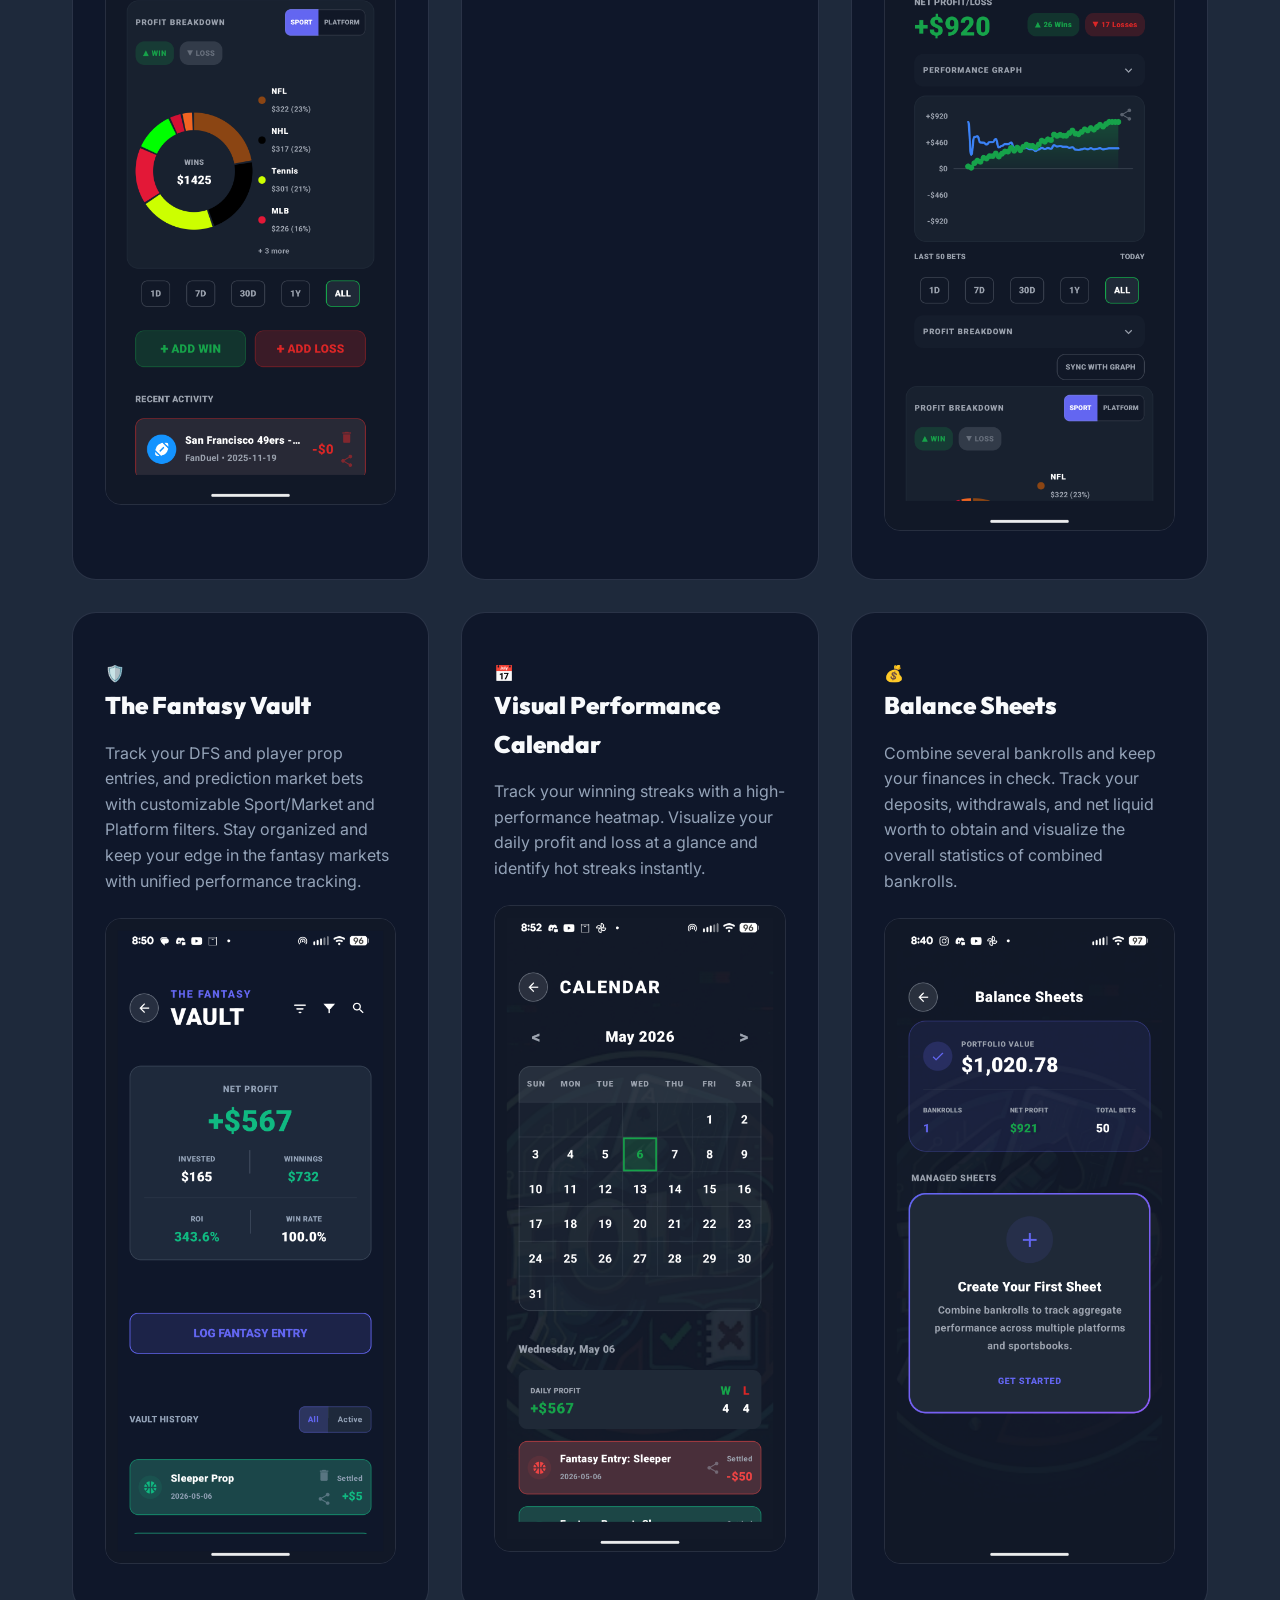
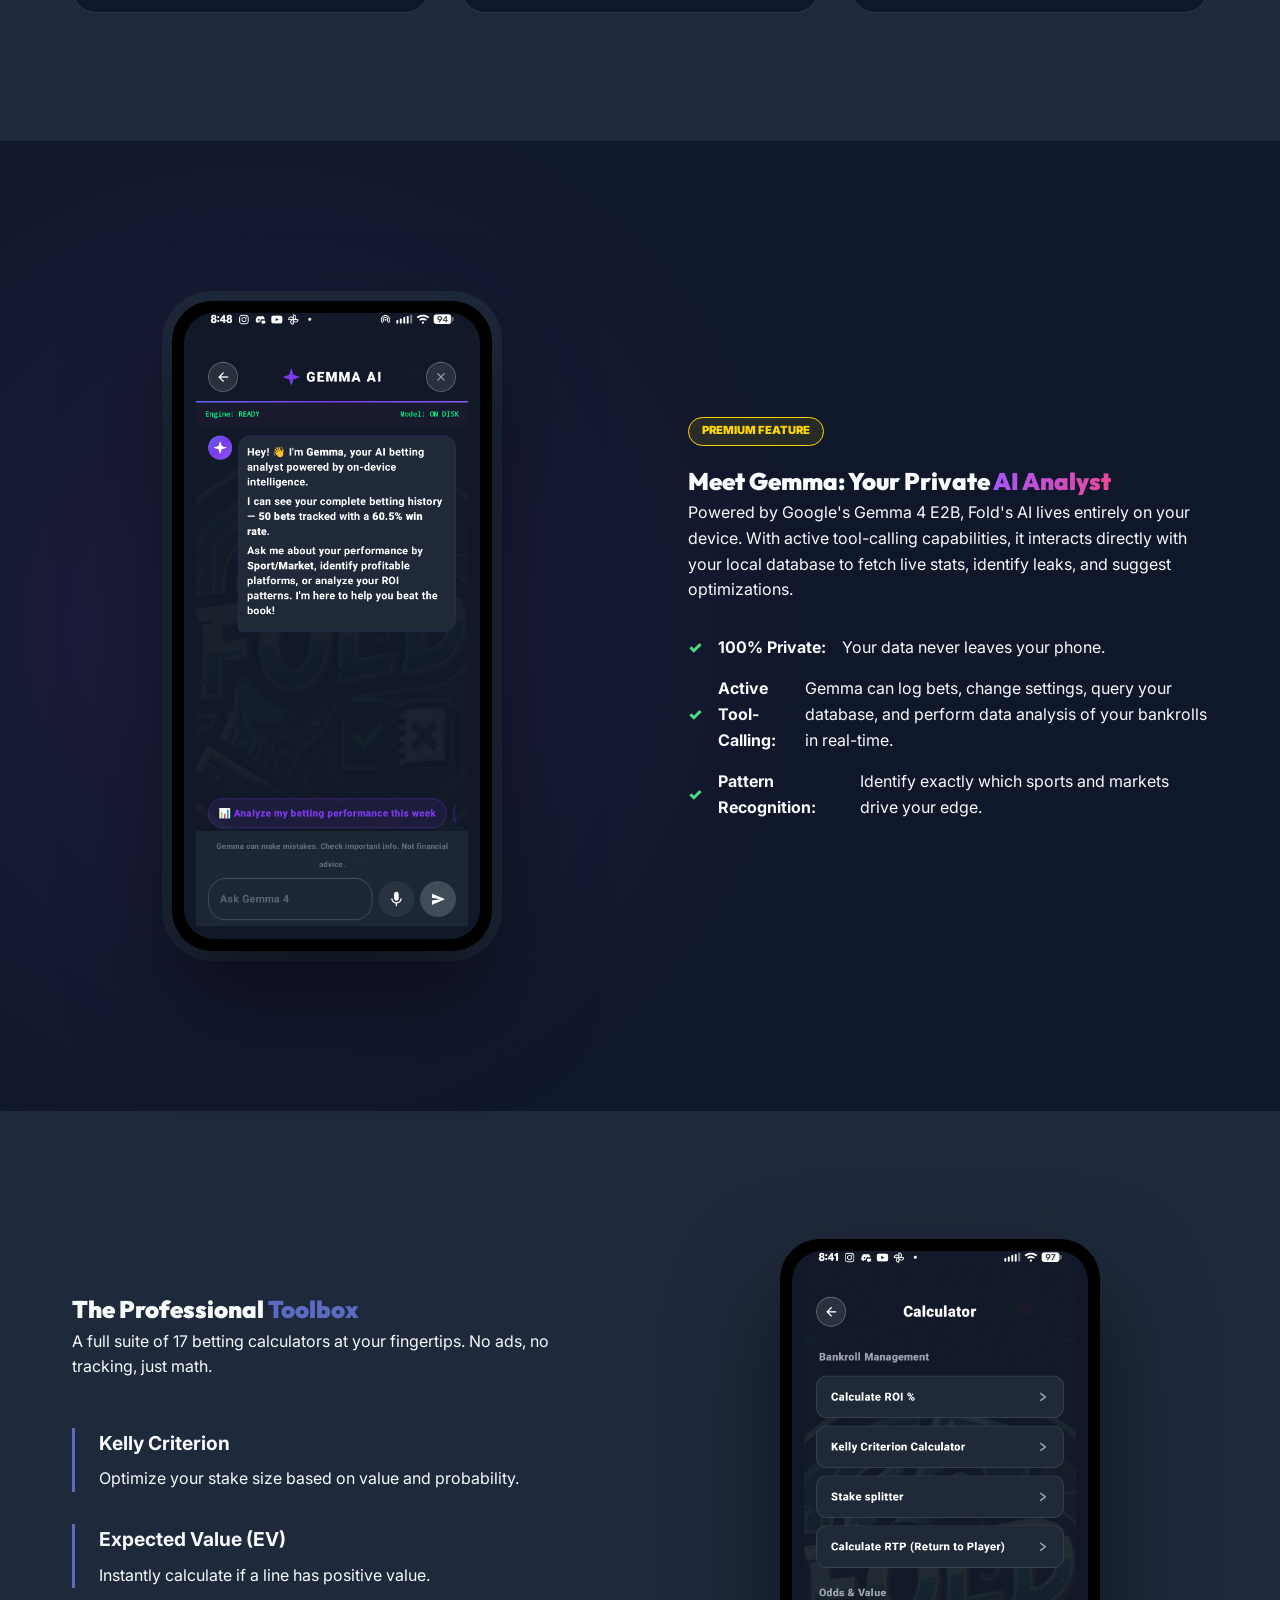
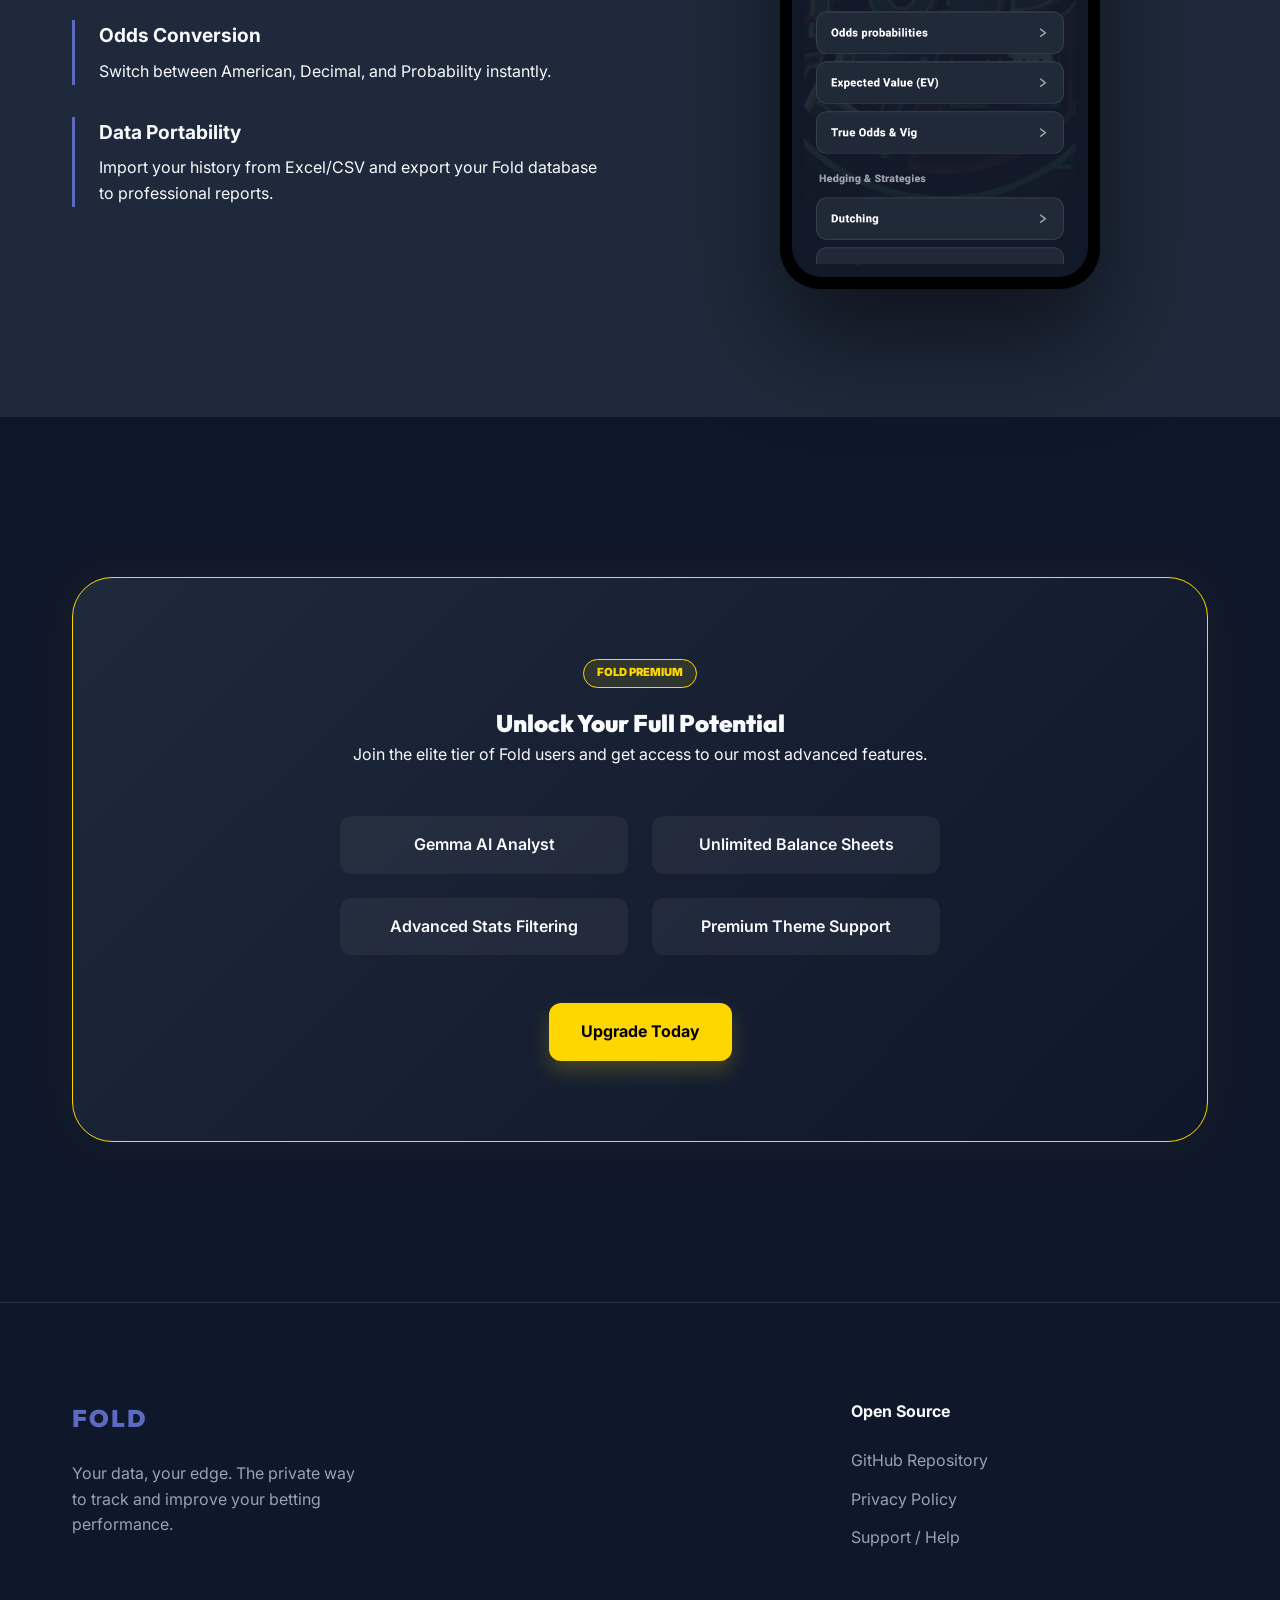
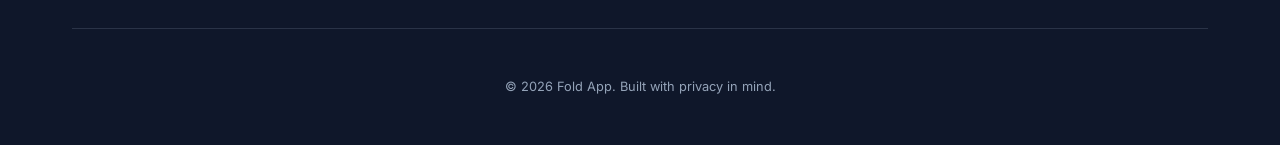
==== commit 4f8b364f: "Update Toolbox: Specify 17 betting calculators." ====
--- a/index.html
+++ b/index.html
@@ -126,7 +126,7 @@
             <div class="tools-grid">
                 <div class="tools-content">
                     <h2>The Professional <span class="highlight">Toolbox</span></h2>
-                    <p>A full suite of betting calculators at your fingertips. No ads, no tracking, just math.</p>
+                    <p>A full suite of 17 betting calculators at your fingertips. No ads, no tracking, just math.</p>
                     <div class="tools-list">
                         <div class="tool-item">
                             <h4>Kelly Criterion</h4>
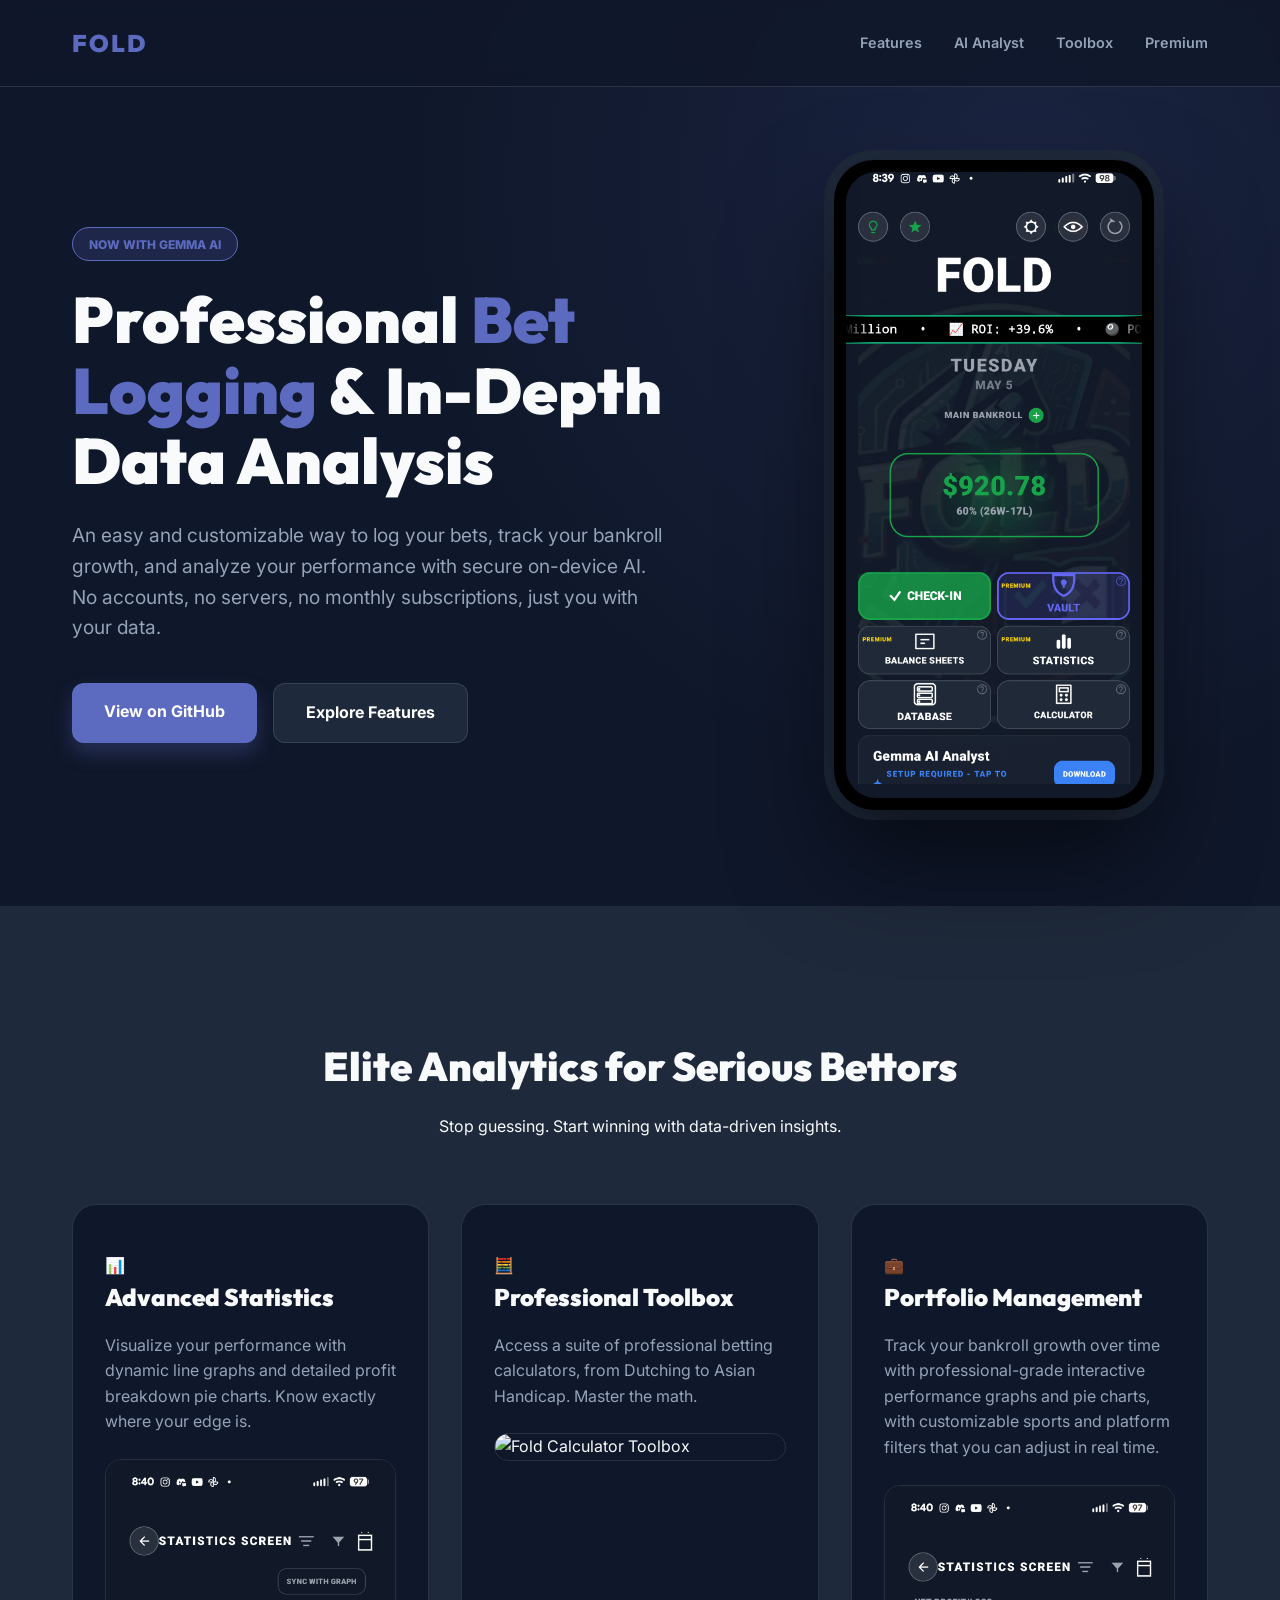
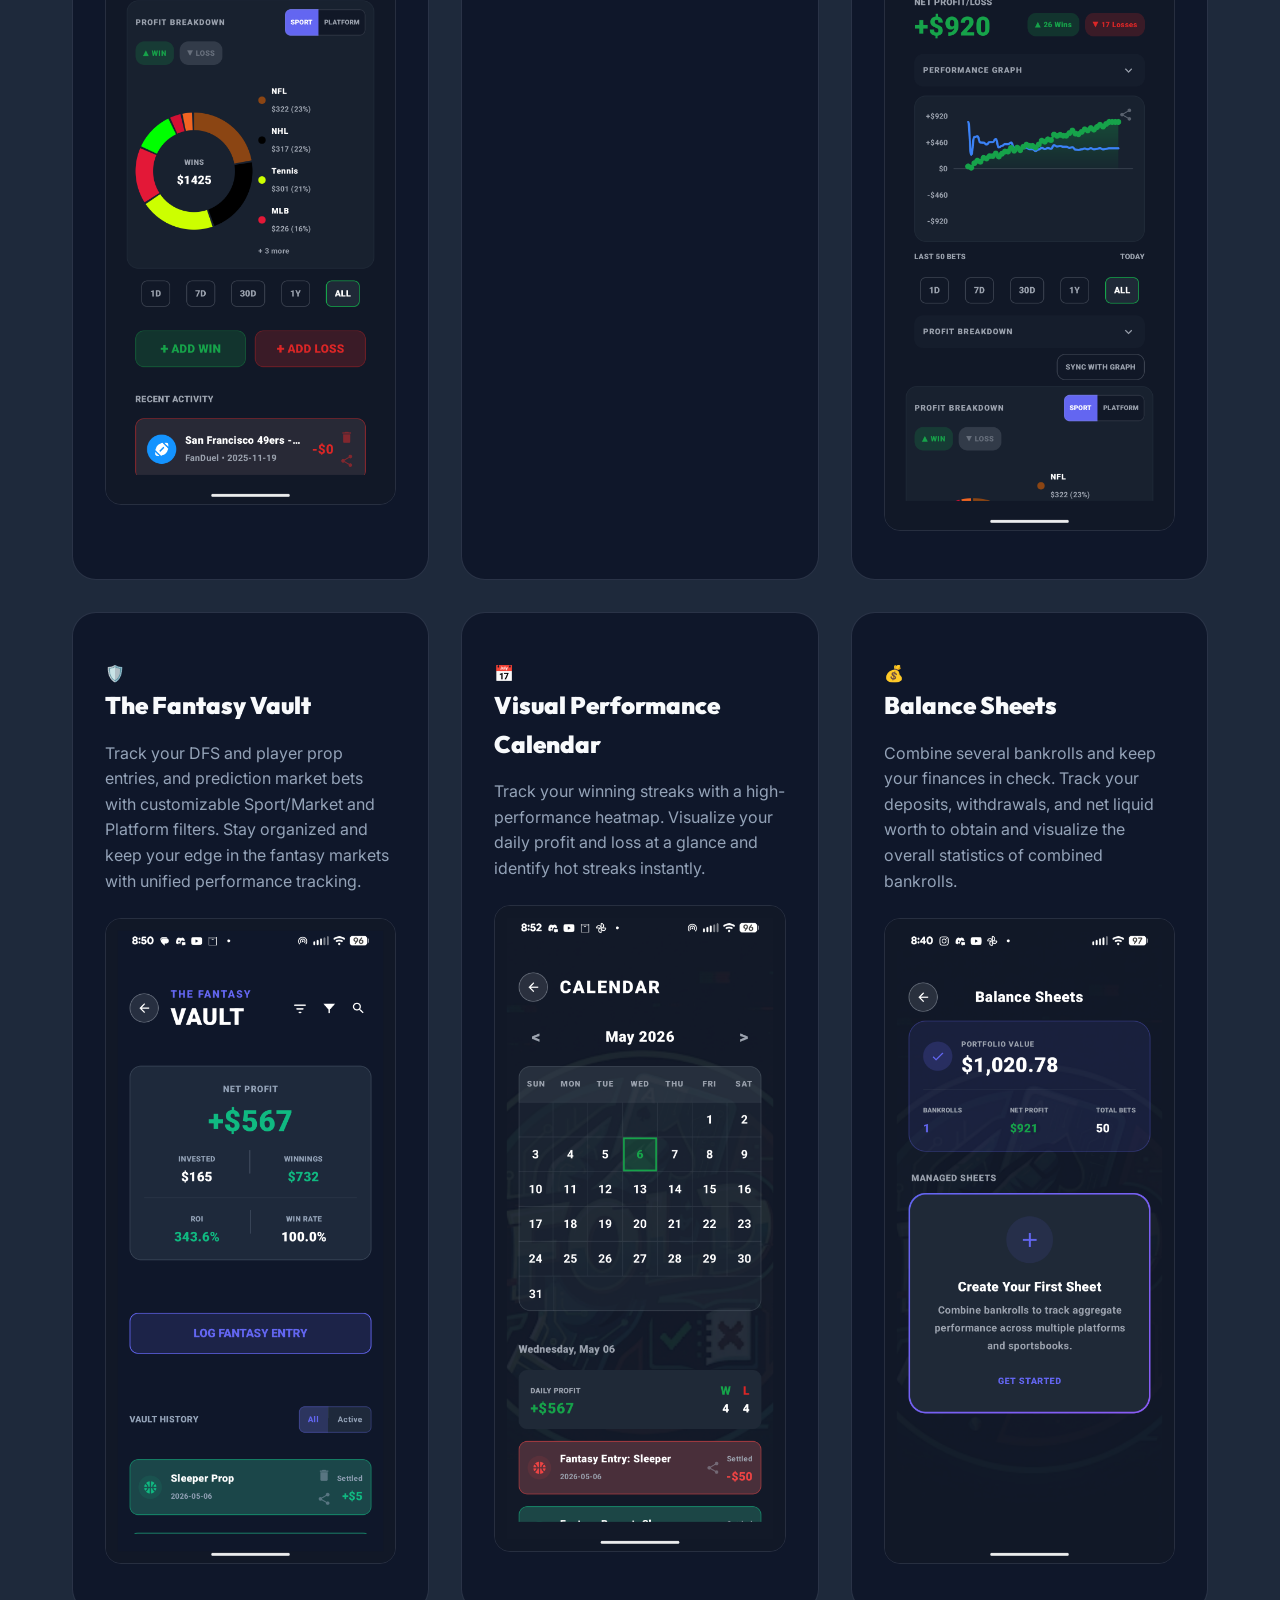
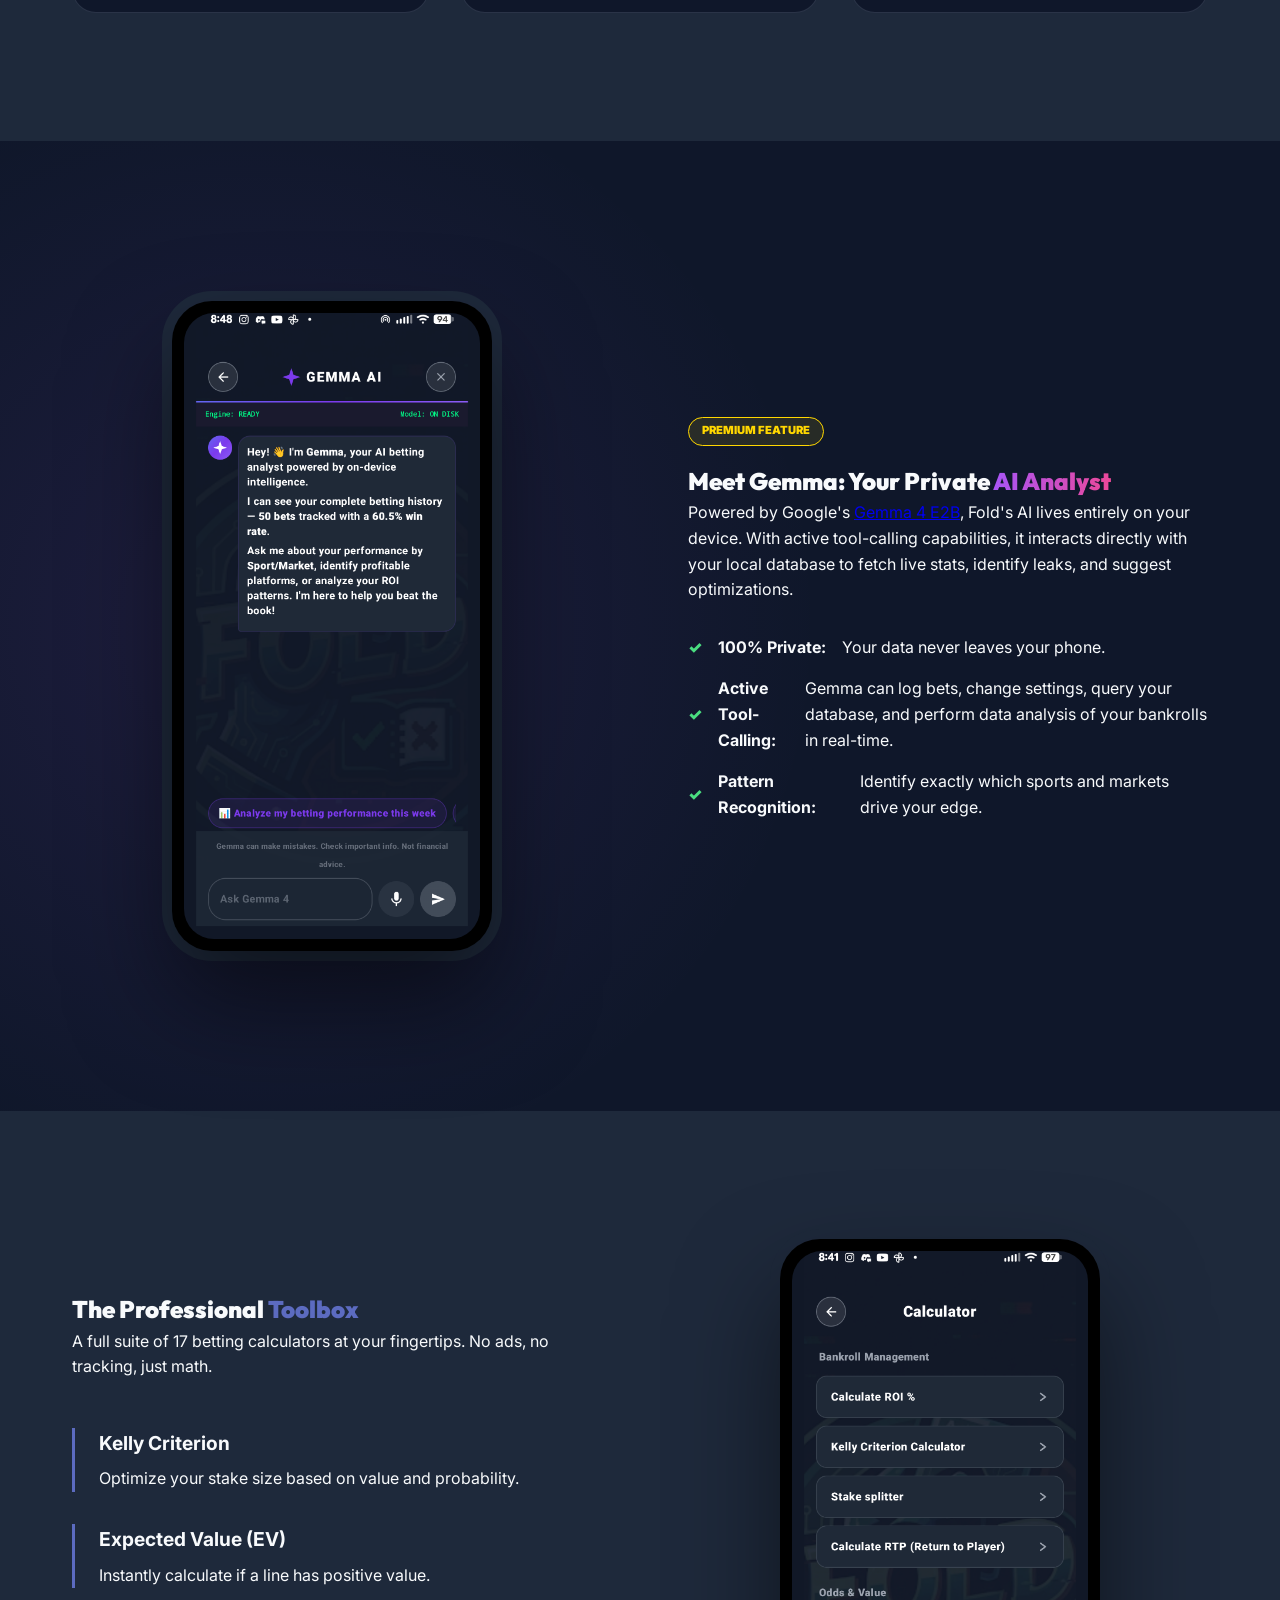
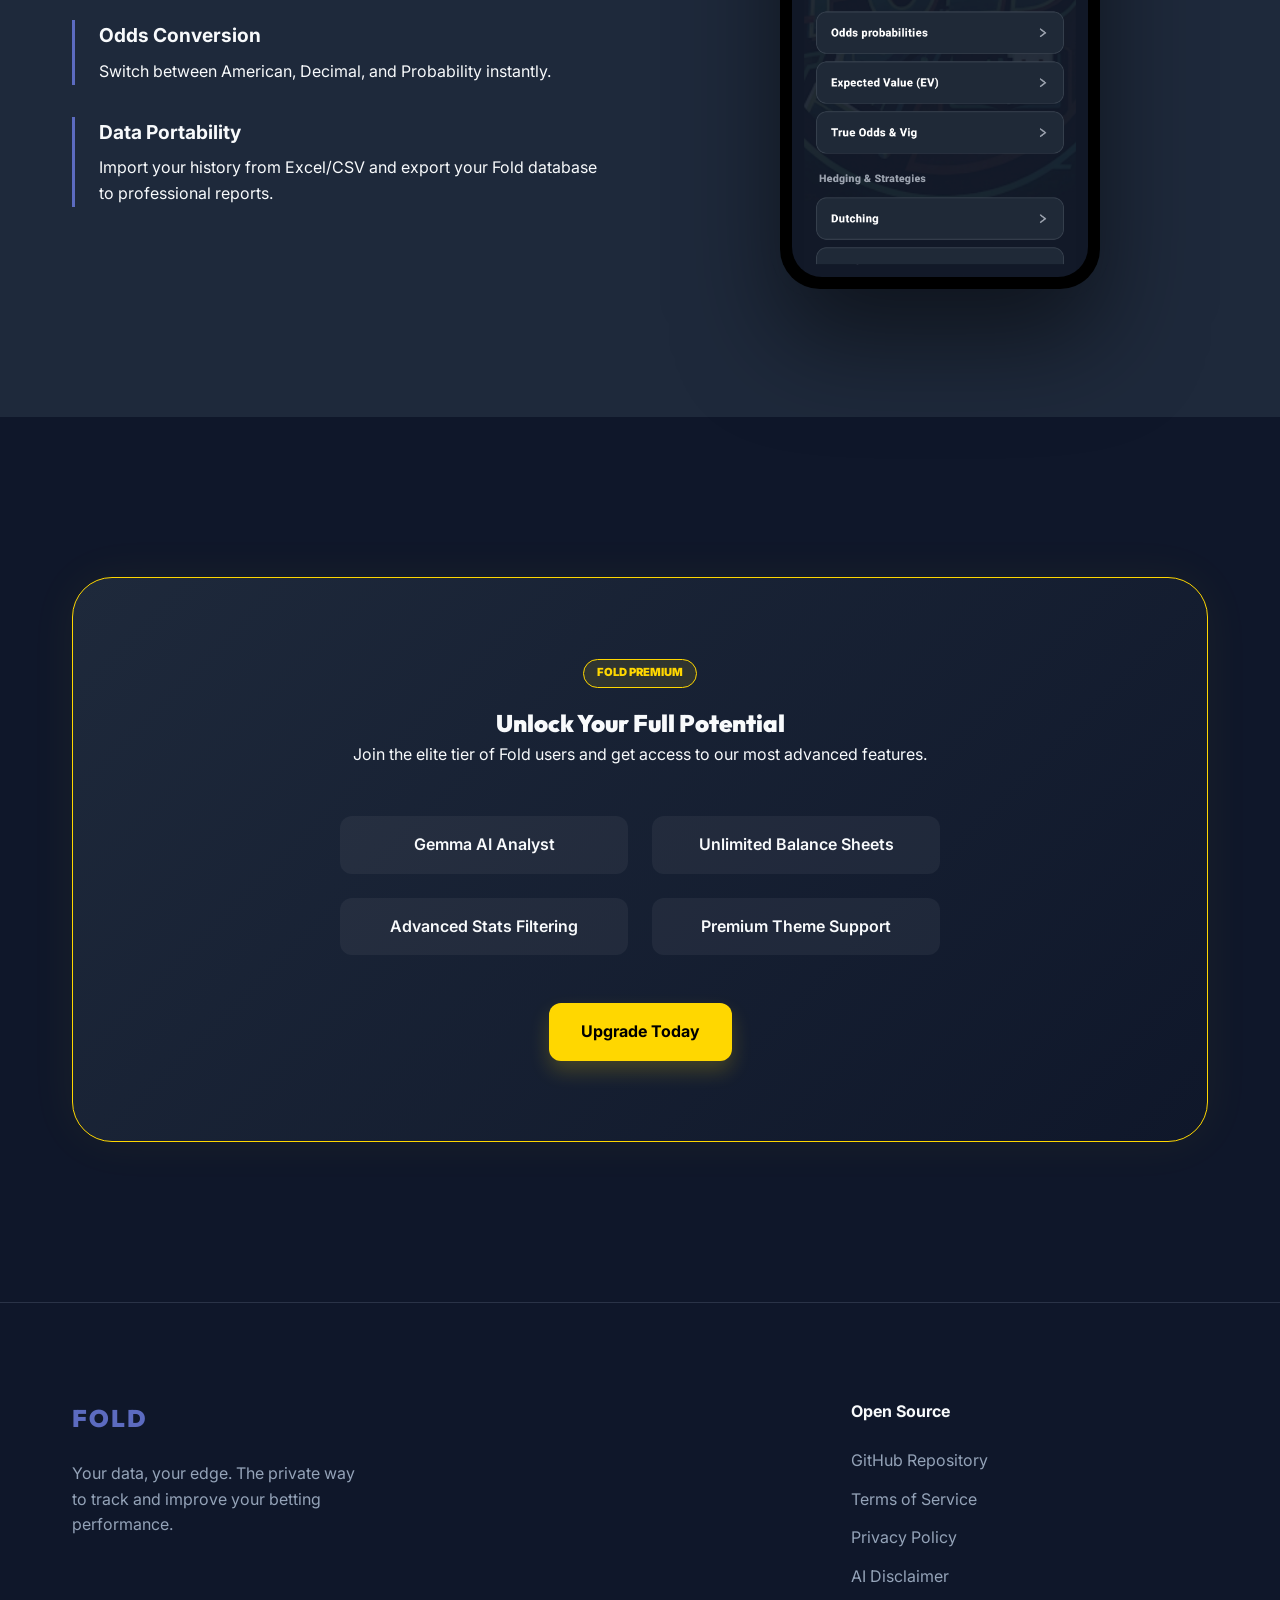
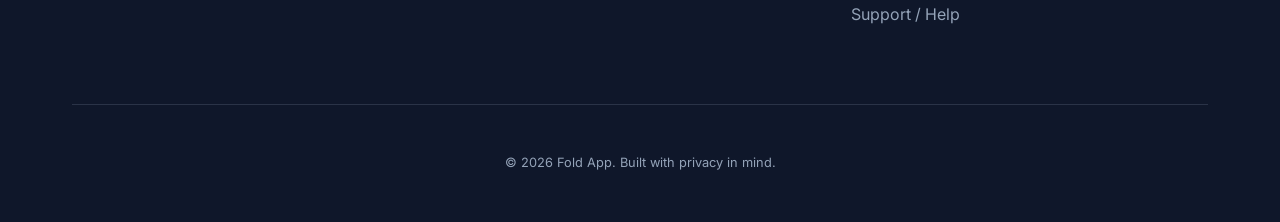
==== commit 50406ad8: "Add Gemma 4 model card links for transparency" ====
--- a/index.html
+++ b/index.html
@@ -111,7 +111,7 @@
             <div class="ai-content">
                 <div class="gold-badge">PREMIUM FEATURE</div>
                 <h2>Meet Gemma: Your Private <span class="ai-highlight">AI Analyst</span></h2>
-                <p>Powered by Google's Gemma 4 E2B, Fold's AI lives entirely on your device. With active tool-calling capabilities, it interacts directly with your local database to fetch live stats, identify leaks, and suggest optimizations.</p>
+                <p>Powered by Google's <a href="https://huggingface.co/litert-community/gemma-4-E2B-it-litert-lm" target="_blank" class="text-link">Gemma 4 E2B</a>, Fold's AI lives entirely on your device. With active tool-calling capabilities, it interacts directly with your local database to fetch live stats, identify leaks, and suggest optimizations.</p>
                 <ul class="ai-features">
                     <li><strong>100% Private:</strong> Your data never leaves your phone.</li>
                     <li><strong>Active Tool-Calling:</strong> Gemma can log bets, change settings, query your database, and perform data analysis of your bankrolls in real-time.</li>
@@ -183,7 +183,9 @@
                     <h4>Open Source</h4>
                     <ul>
                         <li><a href="https://github.com/MoistSoftware/Fold">GitHub Repository</a></li>
+                        <li><a href="terms.html">Terms of Service</a></li>
                         <li><a href="privacy.html">Privacy Policy</a></li>
+                        <li><a href="disclaimer.html">AI Disclaimer</a></li>
                         <li><a href="support.html">Support / Help</a></li>
                     </ul>
                 </div>
--- a/style.css
+++ b/style.css
@@ -414,3 +414,51 @@
     .premium-grid { grid-template-columns: 1fr; }
     .nav-links { display: none; }
 }
+
+/* Legal Pages */
+.legal-page nav {
+    background: var(--card-bg);
+    padding: 1.5rem 0;
+    border-bottom: 1px solid rgba(148, 163, 184, 0.1);
+}
+
+.legal-content {
+    padding: 6rem 0;
+}
+
+.narrow {
+    max-width: 800px;
+    margin: 0 auto;
+}
+
+.legal-text h2 {
+    color: var(--accent-green);
+    font-size: 1.25rem;
+    margin: 2.5rem 0 1rem;
+    font-family: 'Outfit', sans-serif;
+}
+
+.legal-text p {
+    color: var(--text-muted);
+    line-height: 1.8;
+    margin-bottom: 1.5rem;
+}
+
+.legal-text ul {
+    margin-bottom: 1.5rem;
+    padding-left: 1.5rem;
+}
+
+.legal-text li {
+    color: var(--text-muted);
+    margin-bottom: 0.8rem;
+    line-height: 1.6;
+}
+
+.last-updated {
+    margin-top: 5rem;
+    color: var(--text-muted);
+    opacity: 0.5;
+    font-size: 0.875rem;
+    text-align: center;
+}
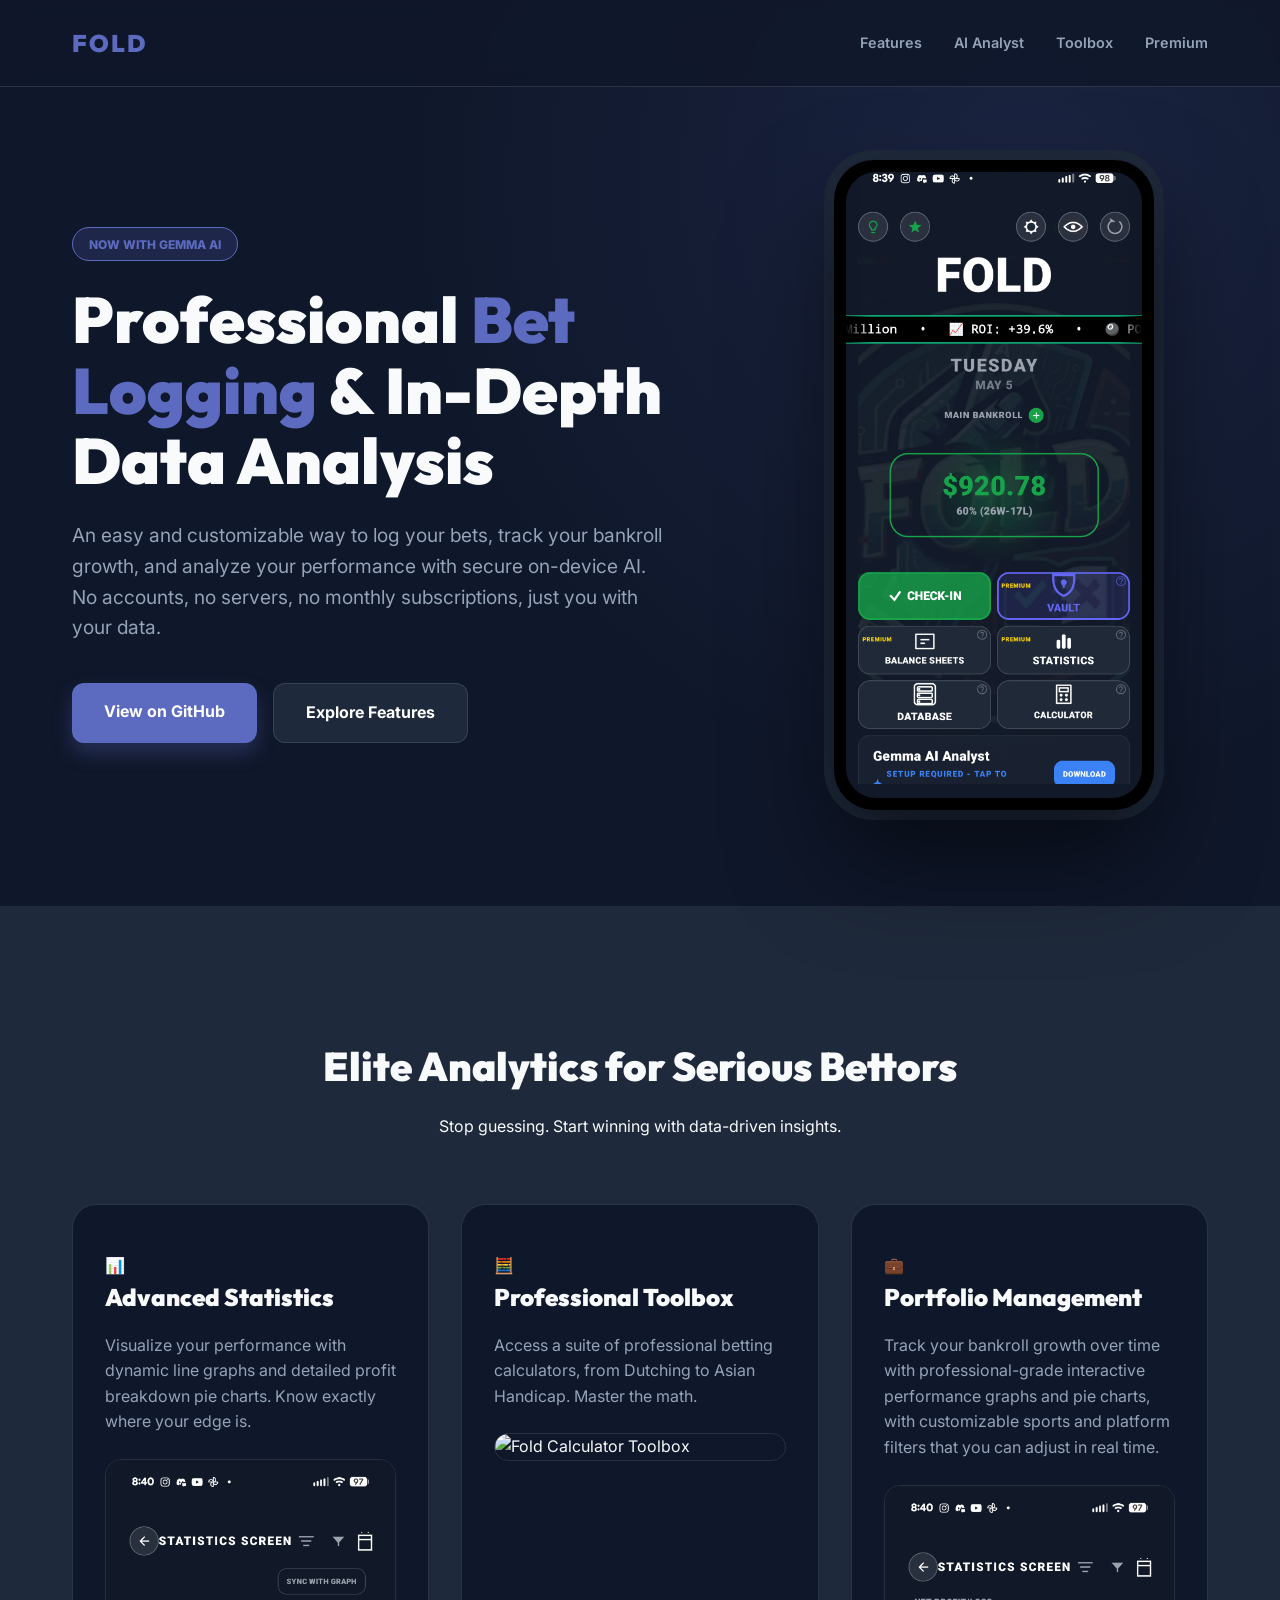
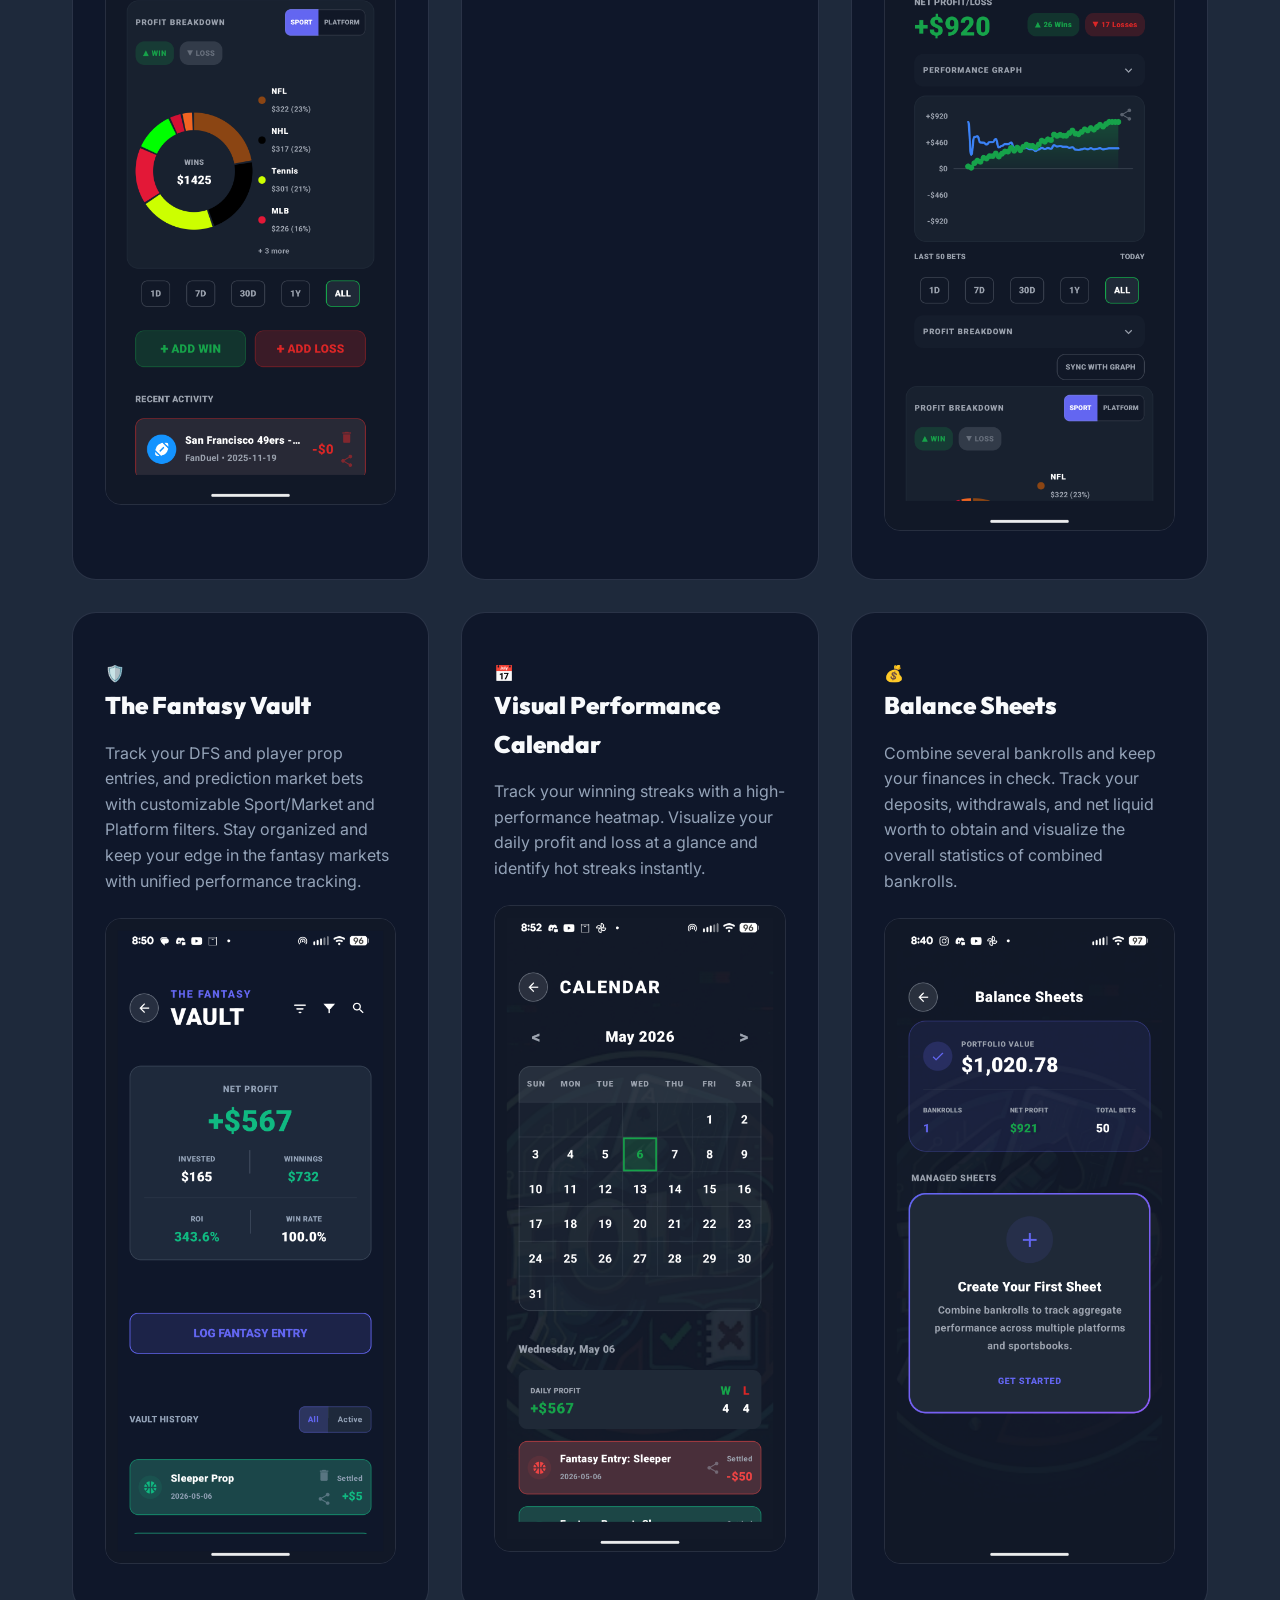
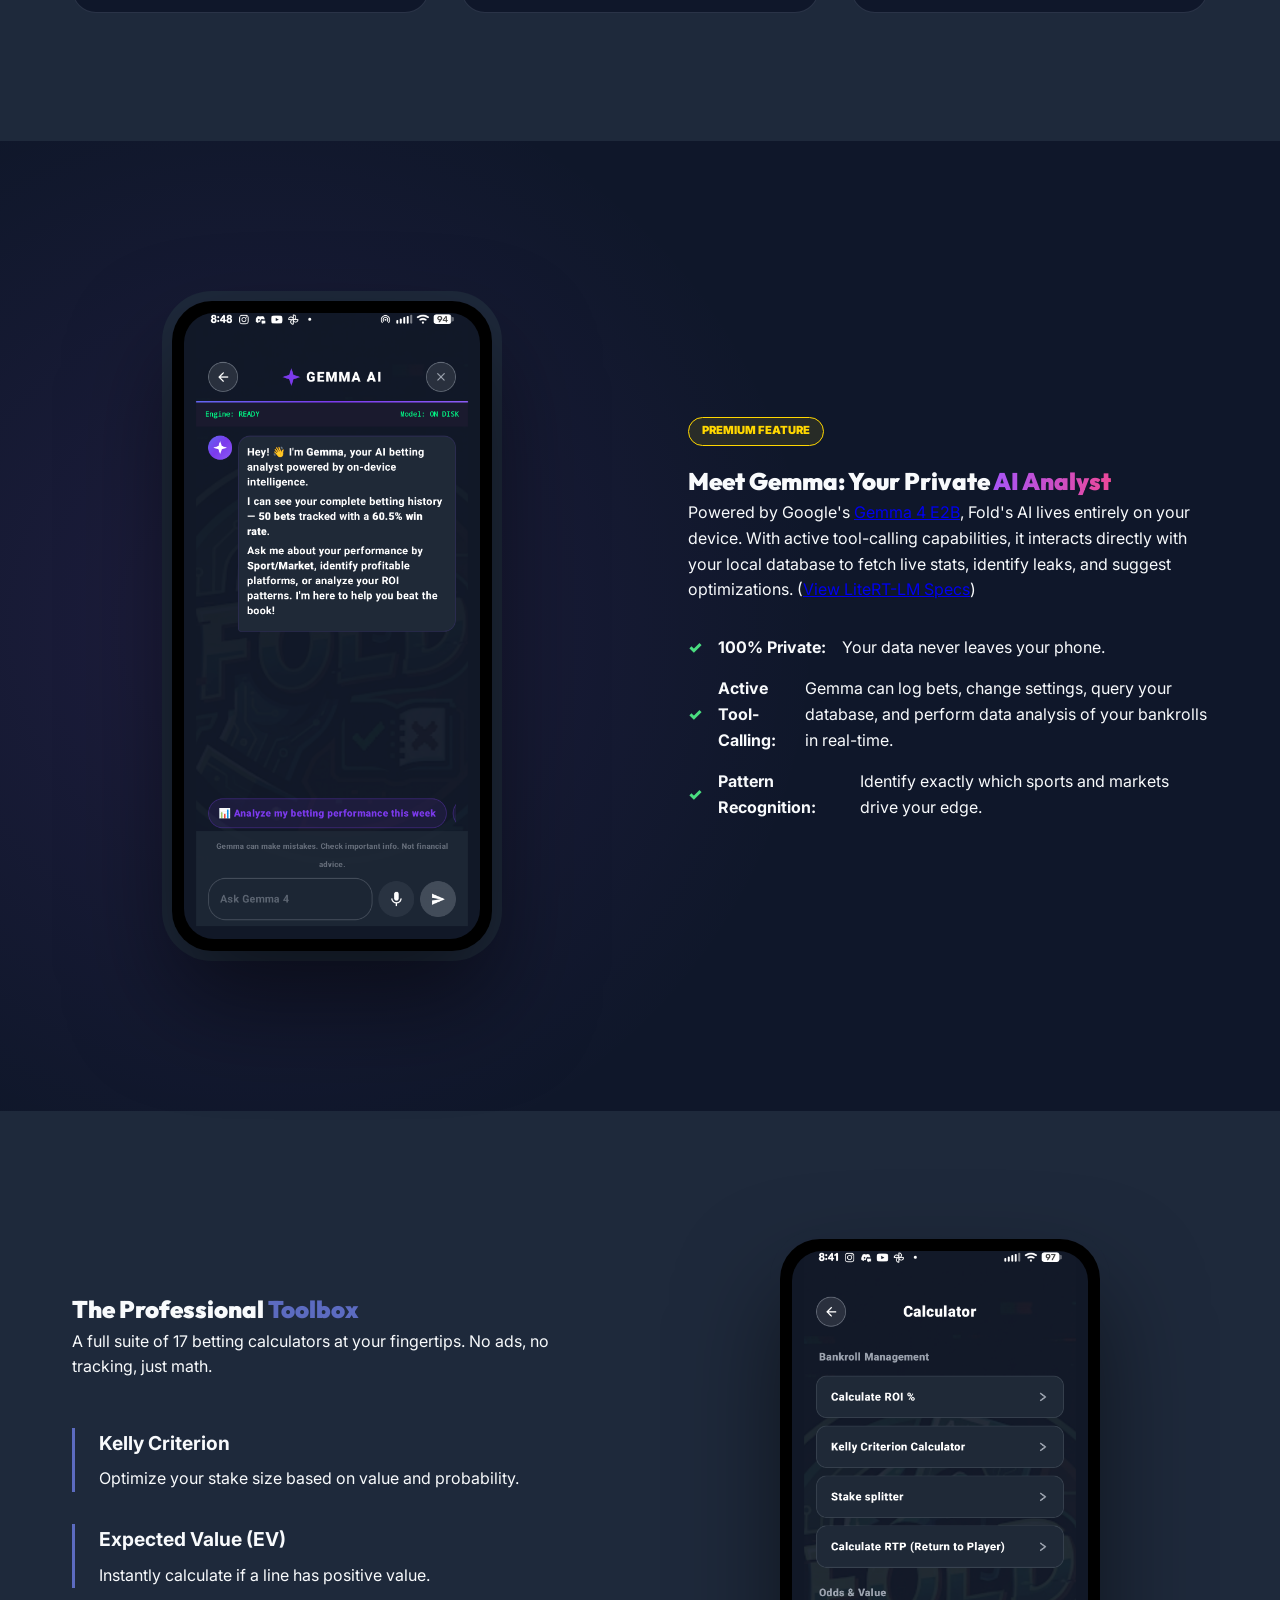
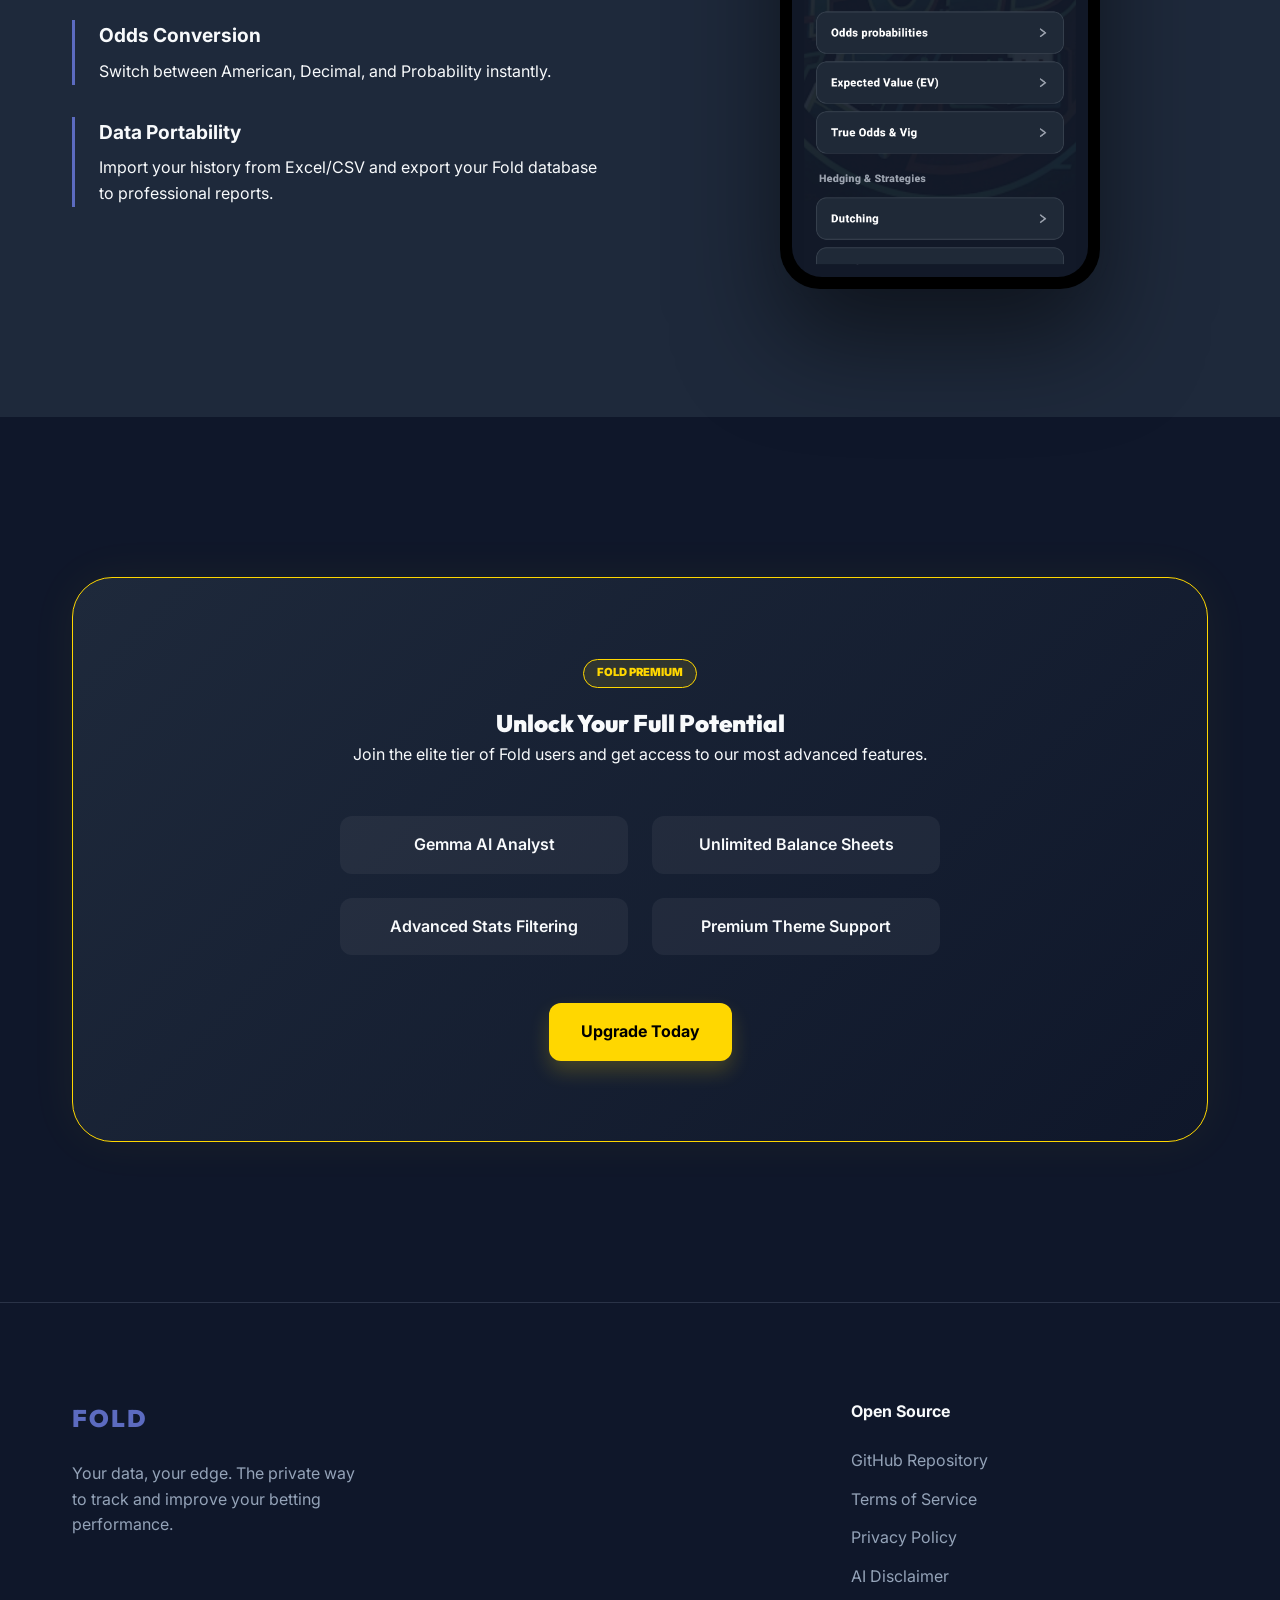
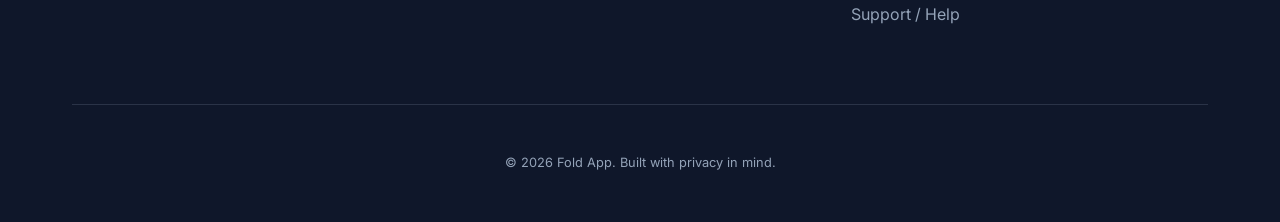
==== commit 363ce786: "Update official Google model card link to Gemma 4 core URL" ====
--- a/index.html
+++ b/index.html
@@ -111,7 +111,7 @@
             <div class="ai-content">
                 <div class="gold-badge">PREMIUM FEATURE</div>
                 <h2>Meet Gemma: Your Private <span class="ai-highlight">AI Analyst</span></h2>
-                <p>Powered by Google's <a href="https://huggingface.co/litert-community/gemma-4-E2B-it-litert-lm" target="_blank" class="text-link">Gemma 4 E2B</a>, Fold's AI lives entirely on your device. With active tool-calling capabilities, it interacts directly with your local database to fetch live stats, identify leaks, and suggest optimizations.</p>
+                <p>Powered by Google's <a href="https://ai.google.dev/gemma/docs/core/model_card_4" target="_blank" class="text-link">Gemma 4 E2B</a>, Fold's AI lives entirely on your device. With active tool-calling capabilities, it interacts directly with your local database to fetch live stats, identify leaks, and suggest optimizations. (<a href="https://huggingface.co/litert-community/gemma-4-E2B-it-litert-lm" target="_blank" class="text-link small">View LiteRT-LM Specs</a>)</p>
                 <ul class="ai-features">
                     <li><strong>100% Private:</strong> Your data never leaves your phone.</li>
                     <li><strong>Active Tool-Calling:</strong> Gemma can log bets, change settings, query your database, and perform data analysis of your bankrolls in real-time.</li>
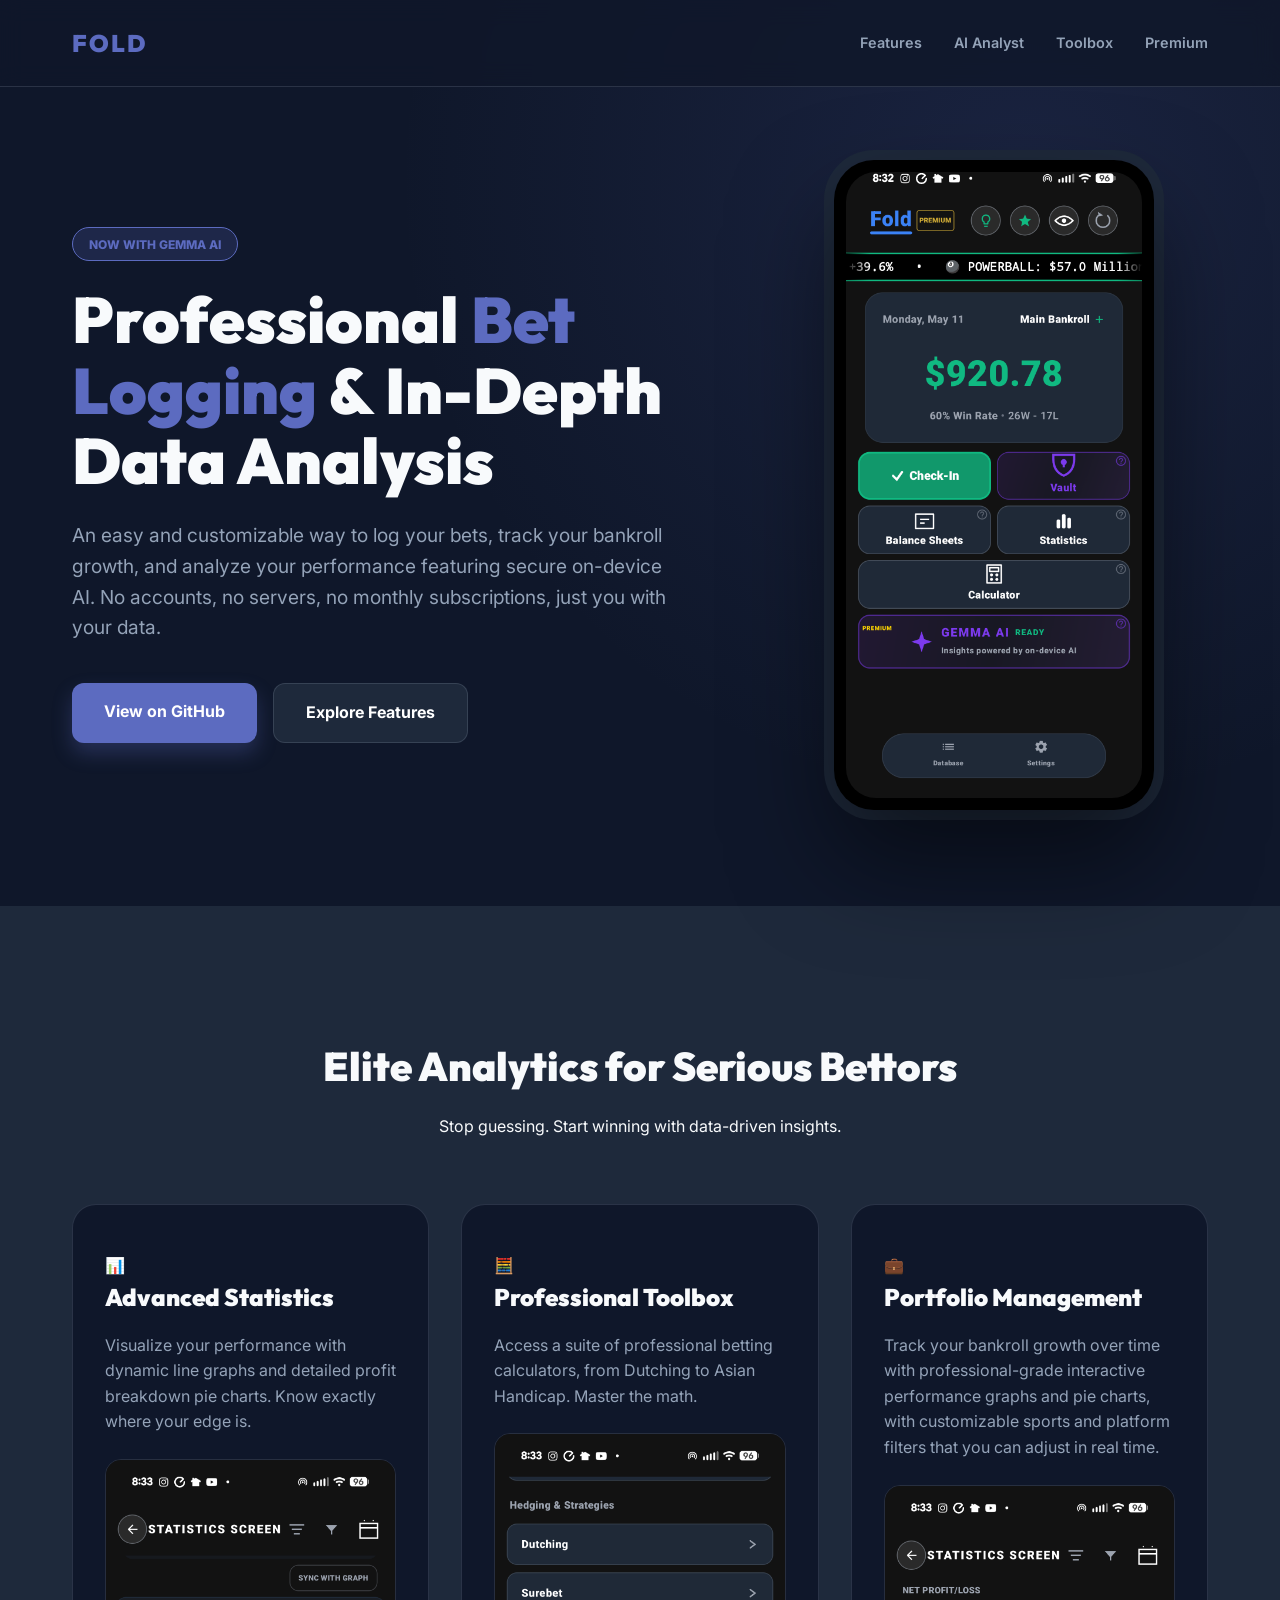
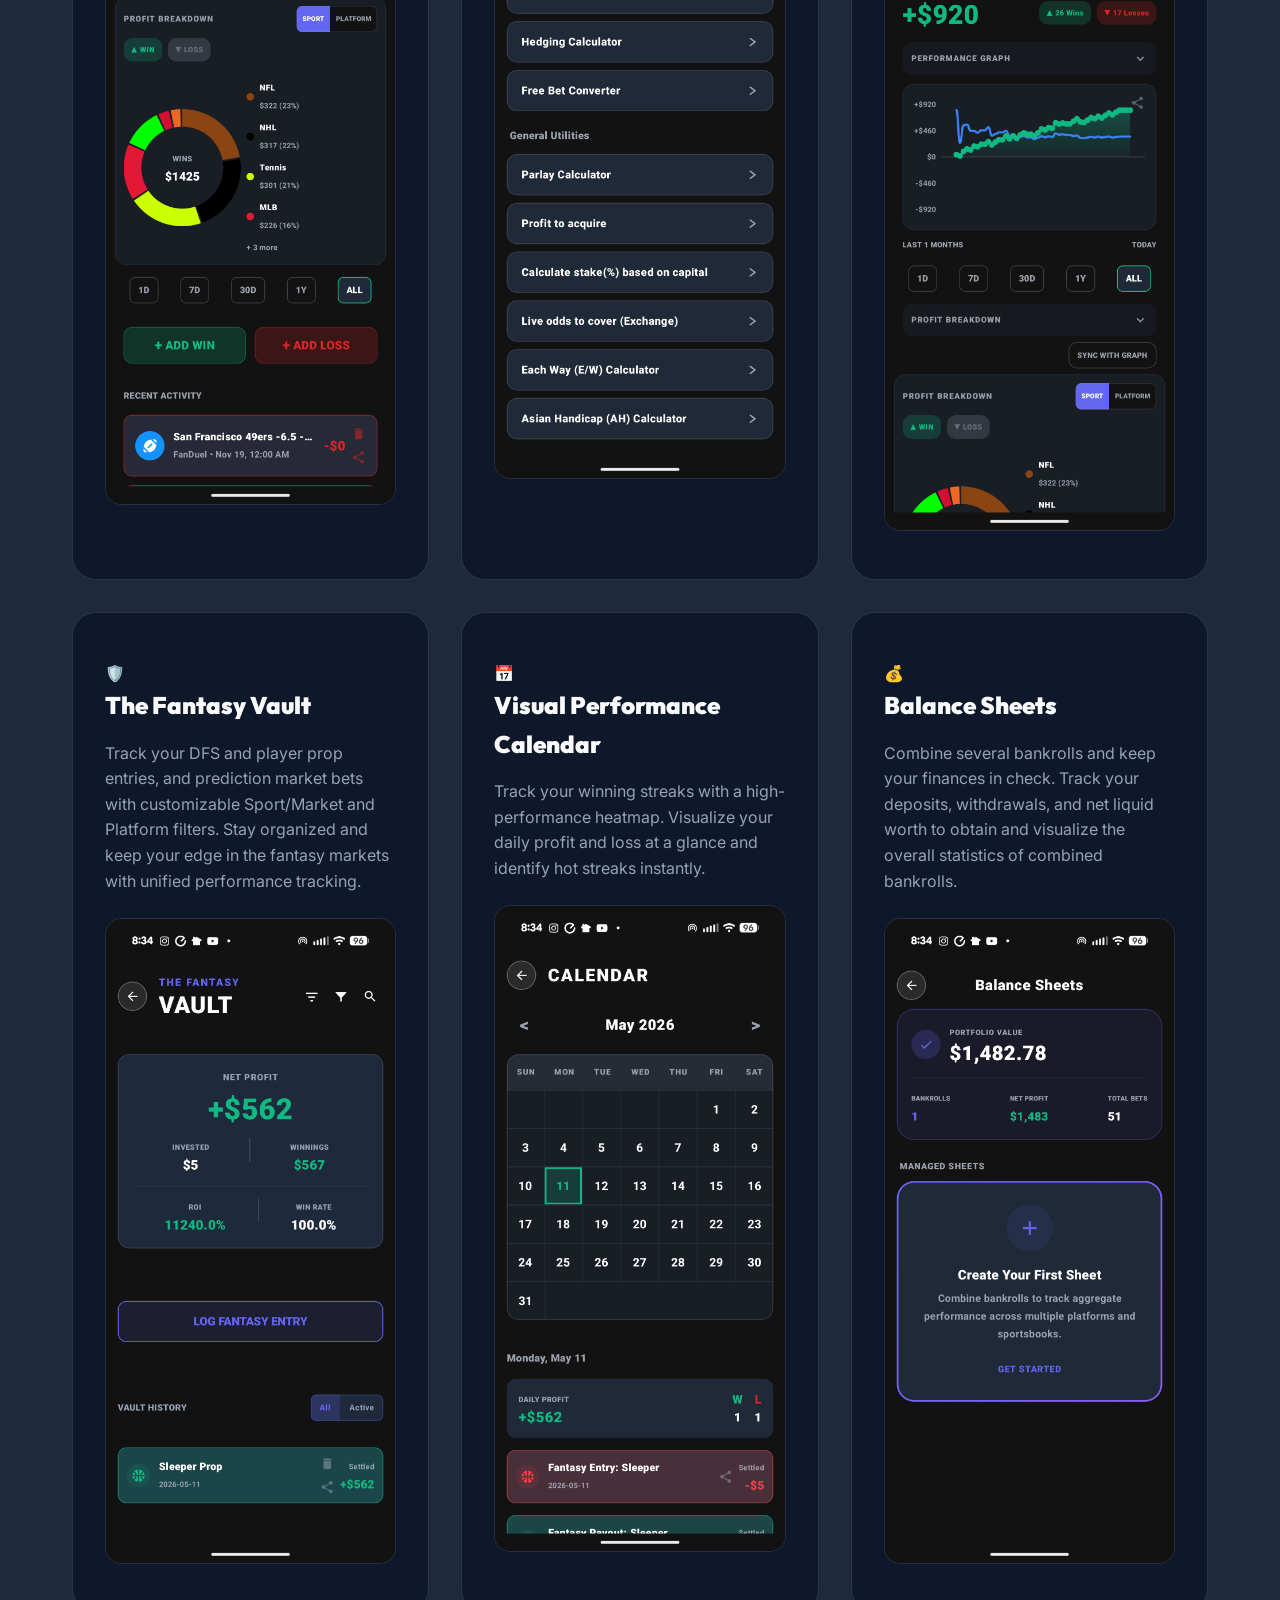
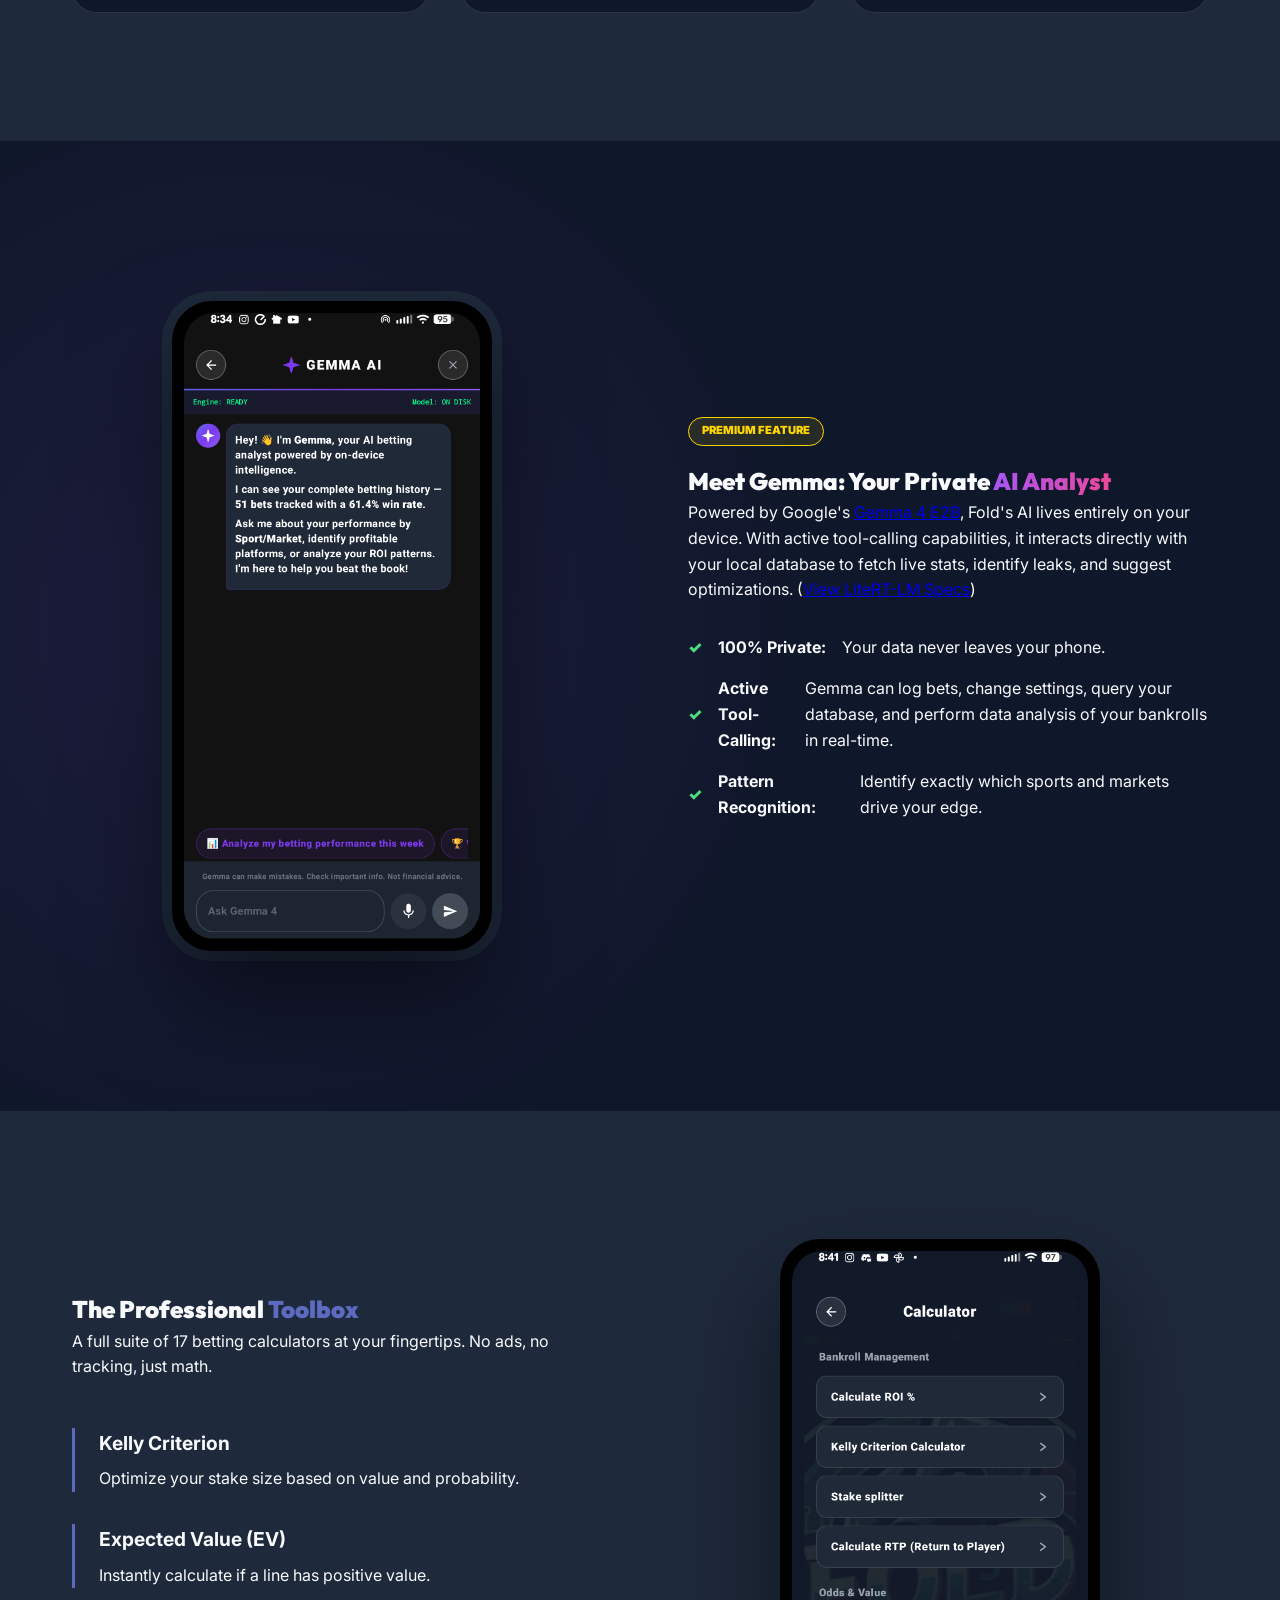
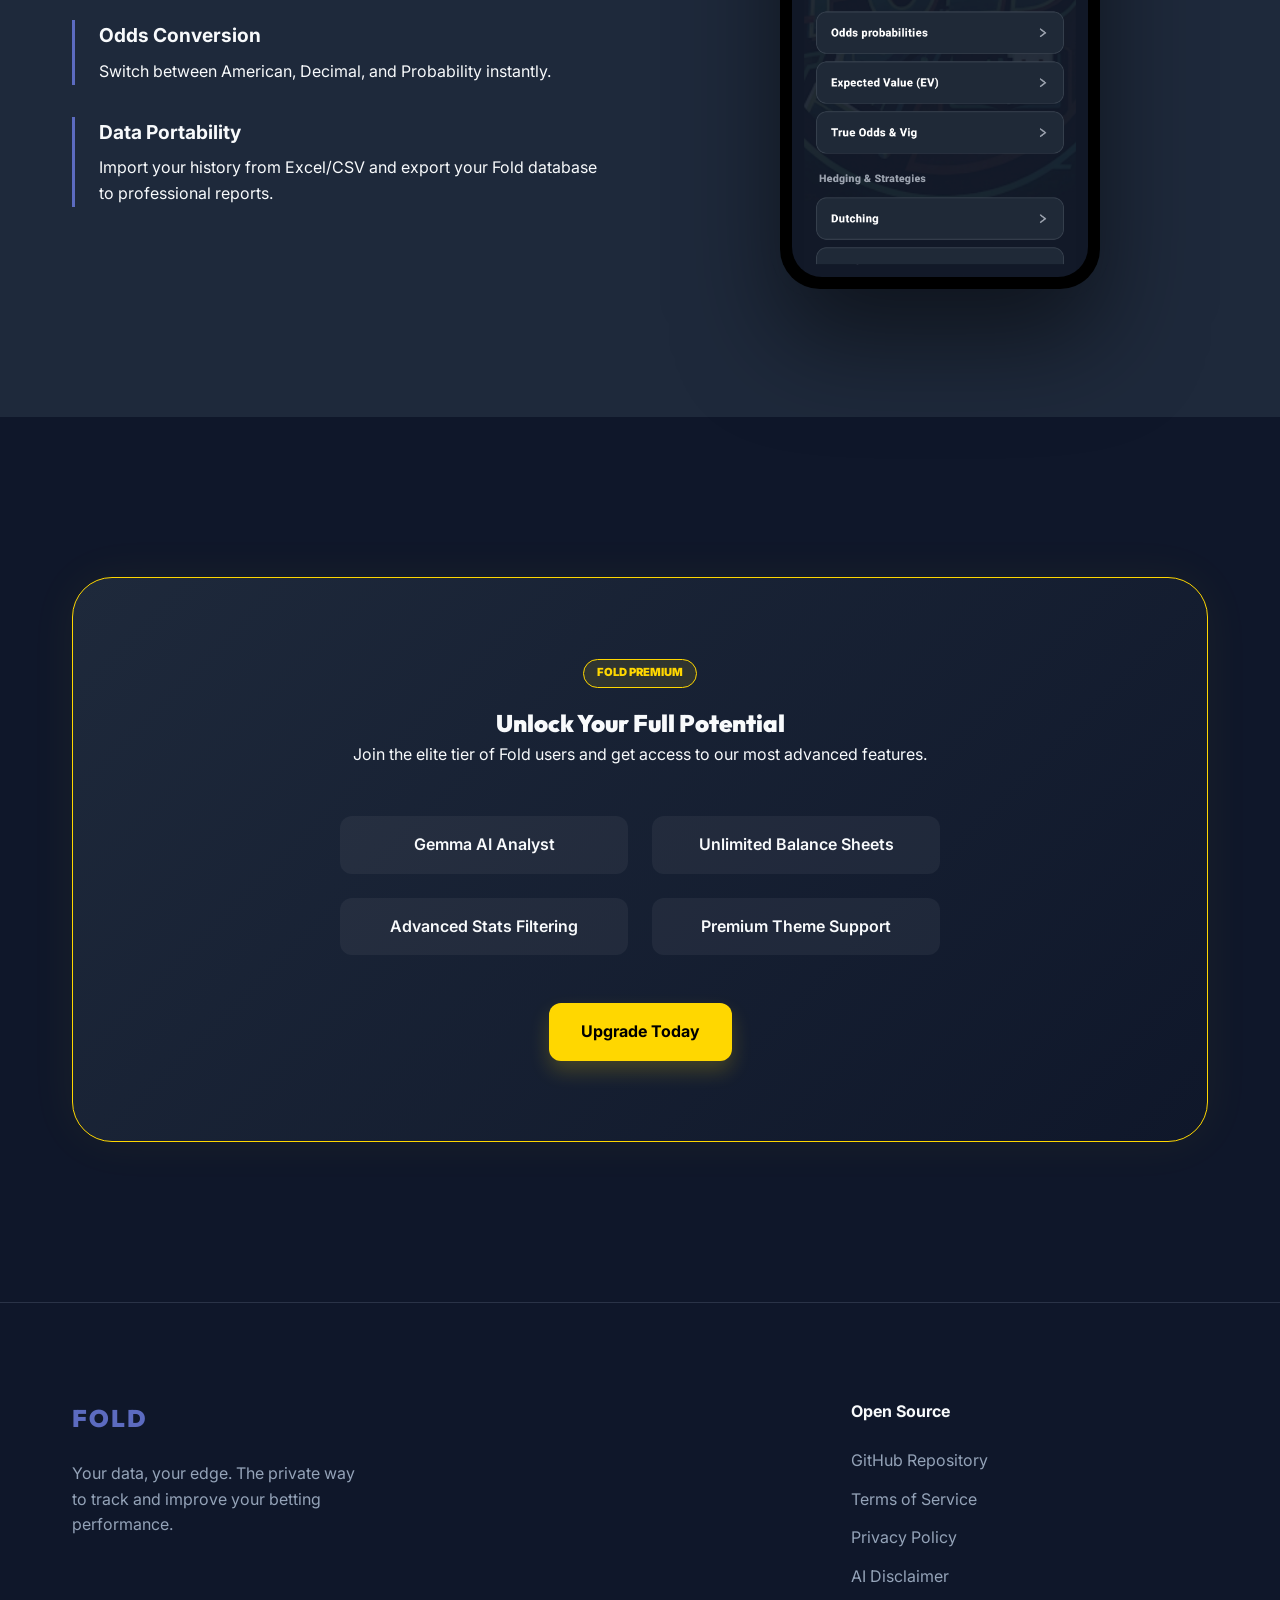
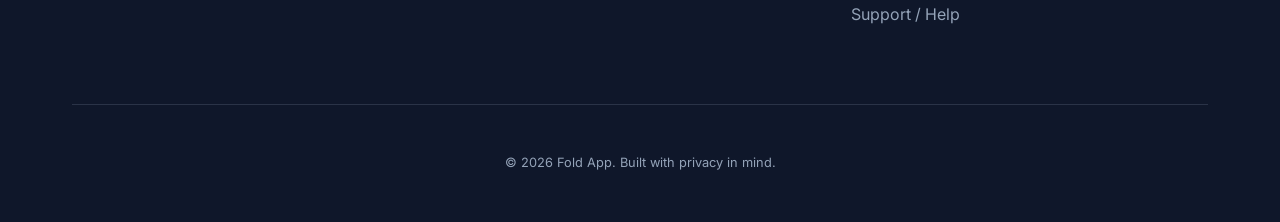
==== commit 0a2ad3fa: "Update hero text: change 'with' to 'featuring'" ====
--- a/index.html
+++ b/index.html
@@ -28,7 +28,7 @@
             <div class="hero-content">
                 <span class="badge">NOW WITH GEMMA AI</span>
                 <h1>Professional <span class="highlight">Bet Logging</span> & In-Depth Data Analysis</h1>
-                <p>An easy and customizable way to log your bets, track your bankroll growth, and analyze your performance with secure on-device AI. No accounts, no servers, no monthly subscriptions, just you with your data.</p>
+                <p>An easy and customizable way to log your bets, track your bankroll growth, and analyze your performance featuring secure on-device AI. No accounts, no servers, no monthly subscriptions, just you with your data.</p>
                 <div class="hero-actions">
                     <a href="https://github.com/MoistSoftware/Fold" class="btn btn-primary">View on GitHub</a>
                     <a href="#features" class="btn btn-secondary">Explore Features</a>
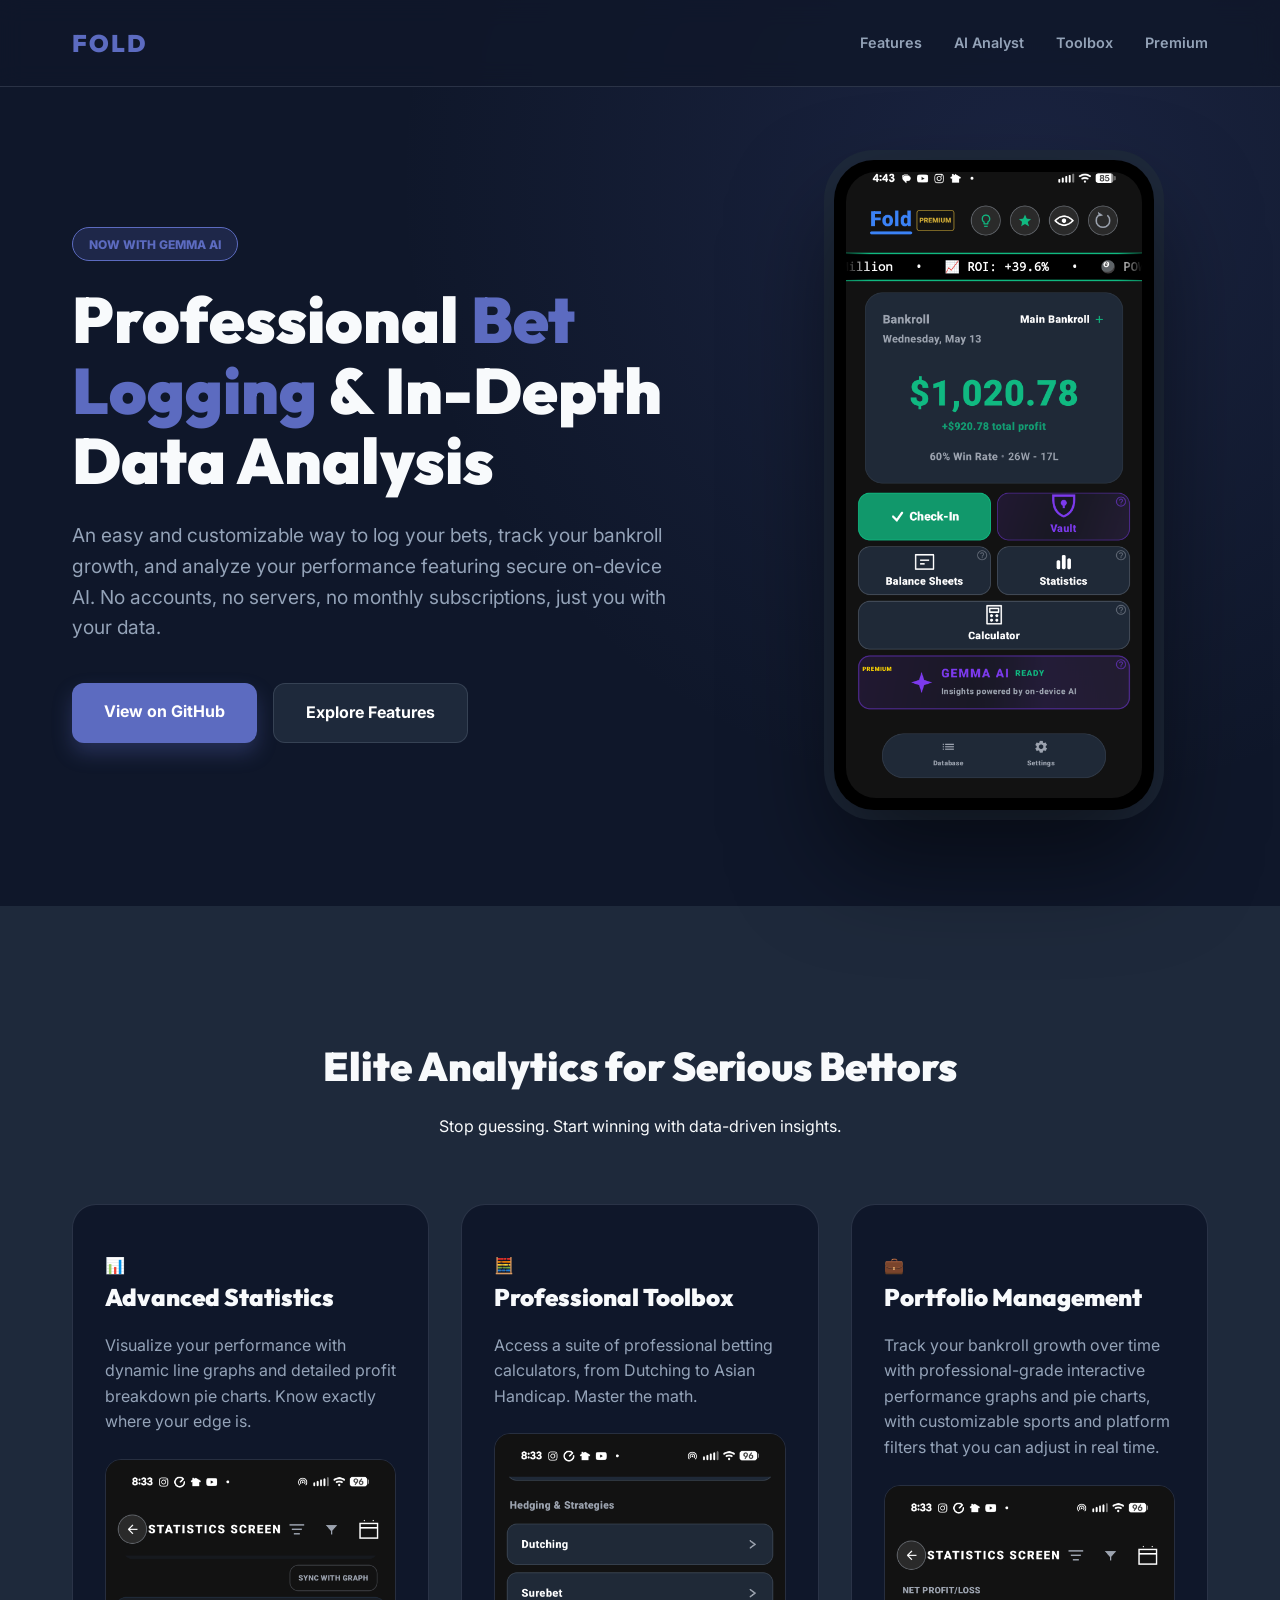
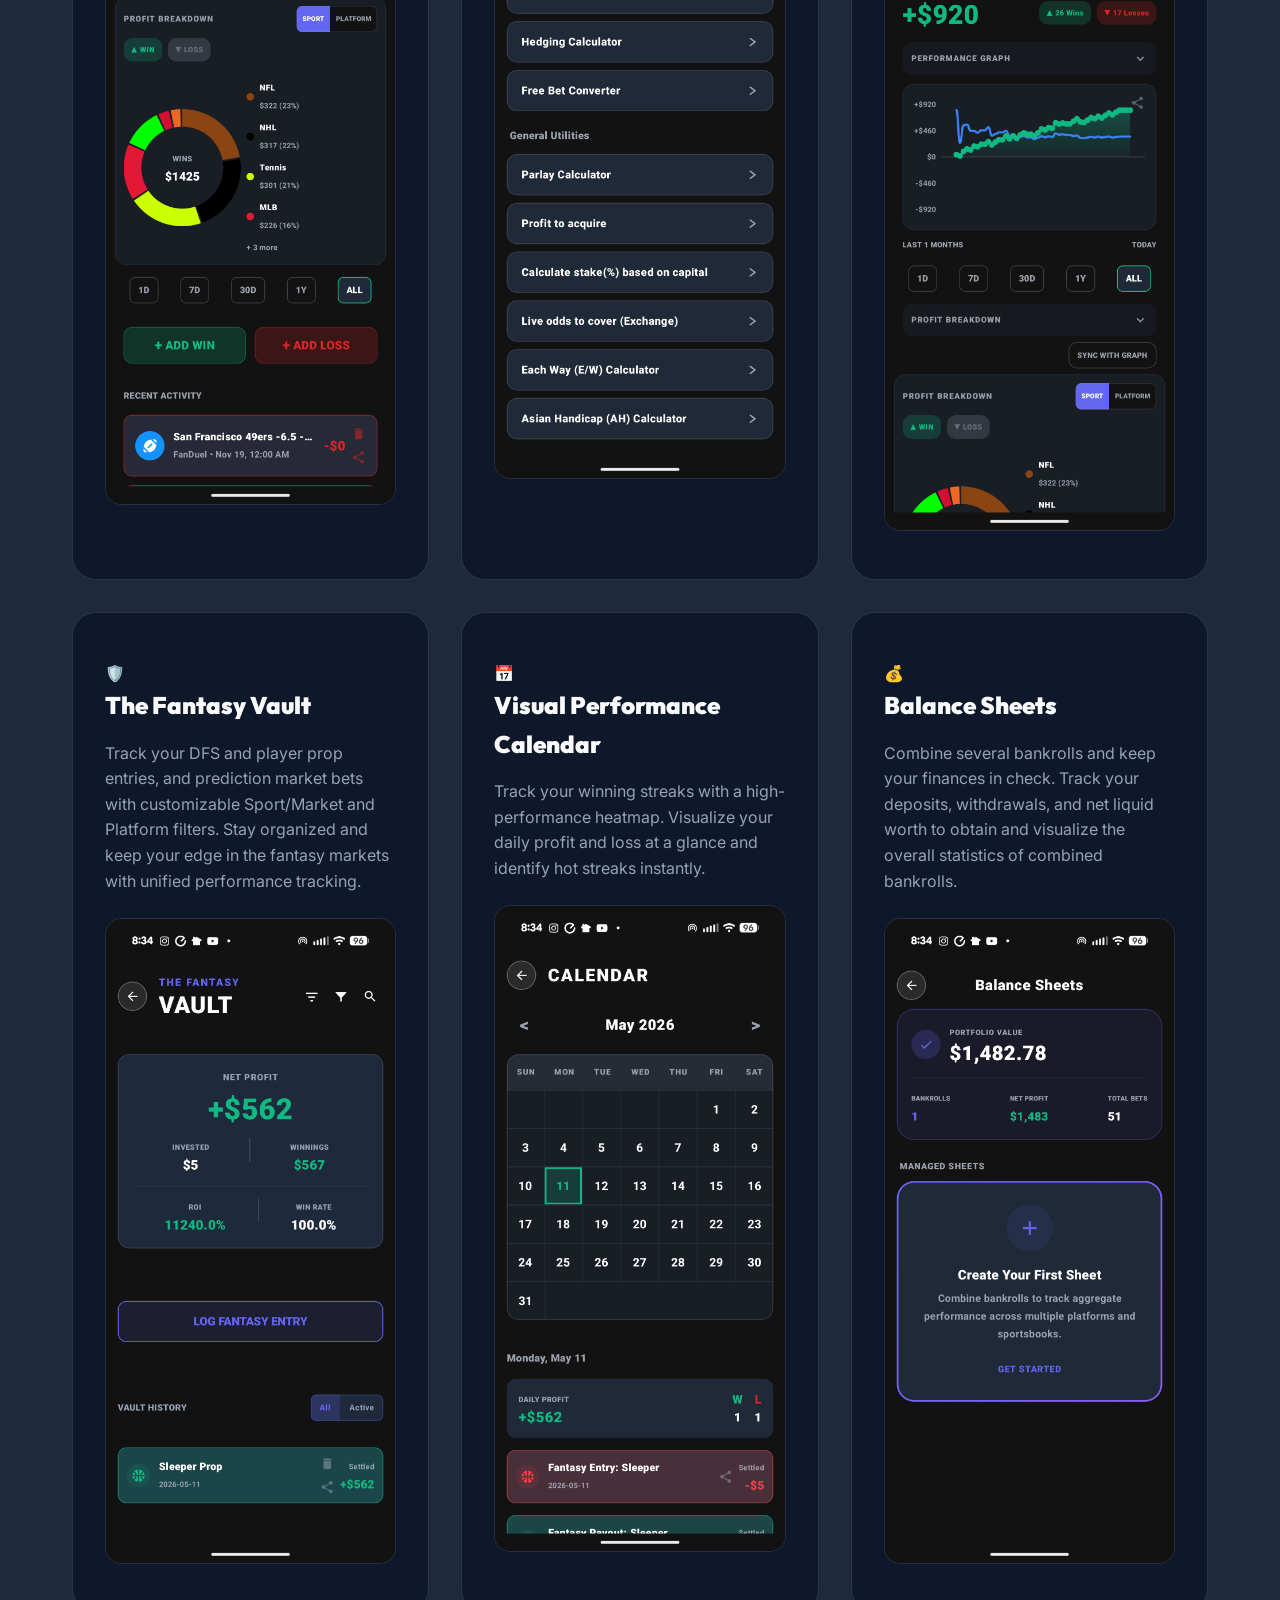
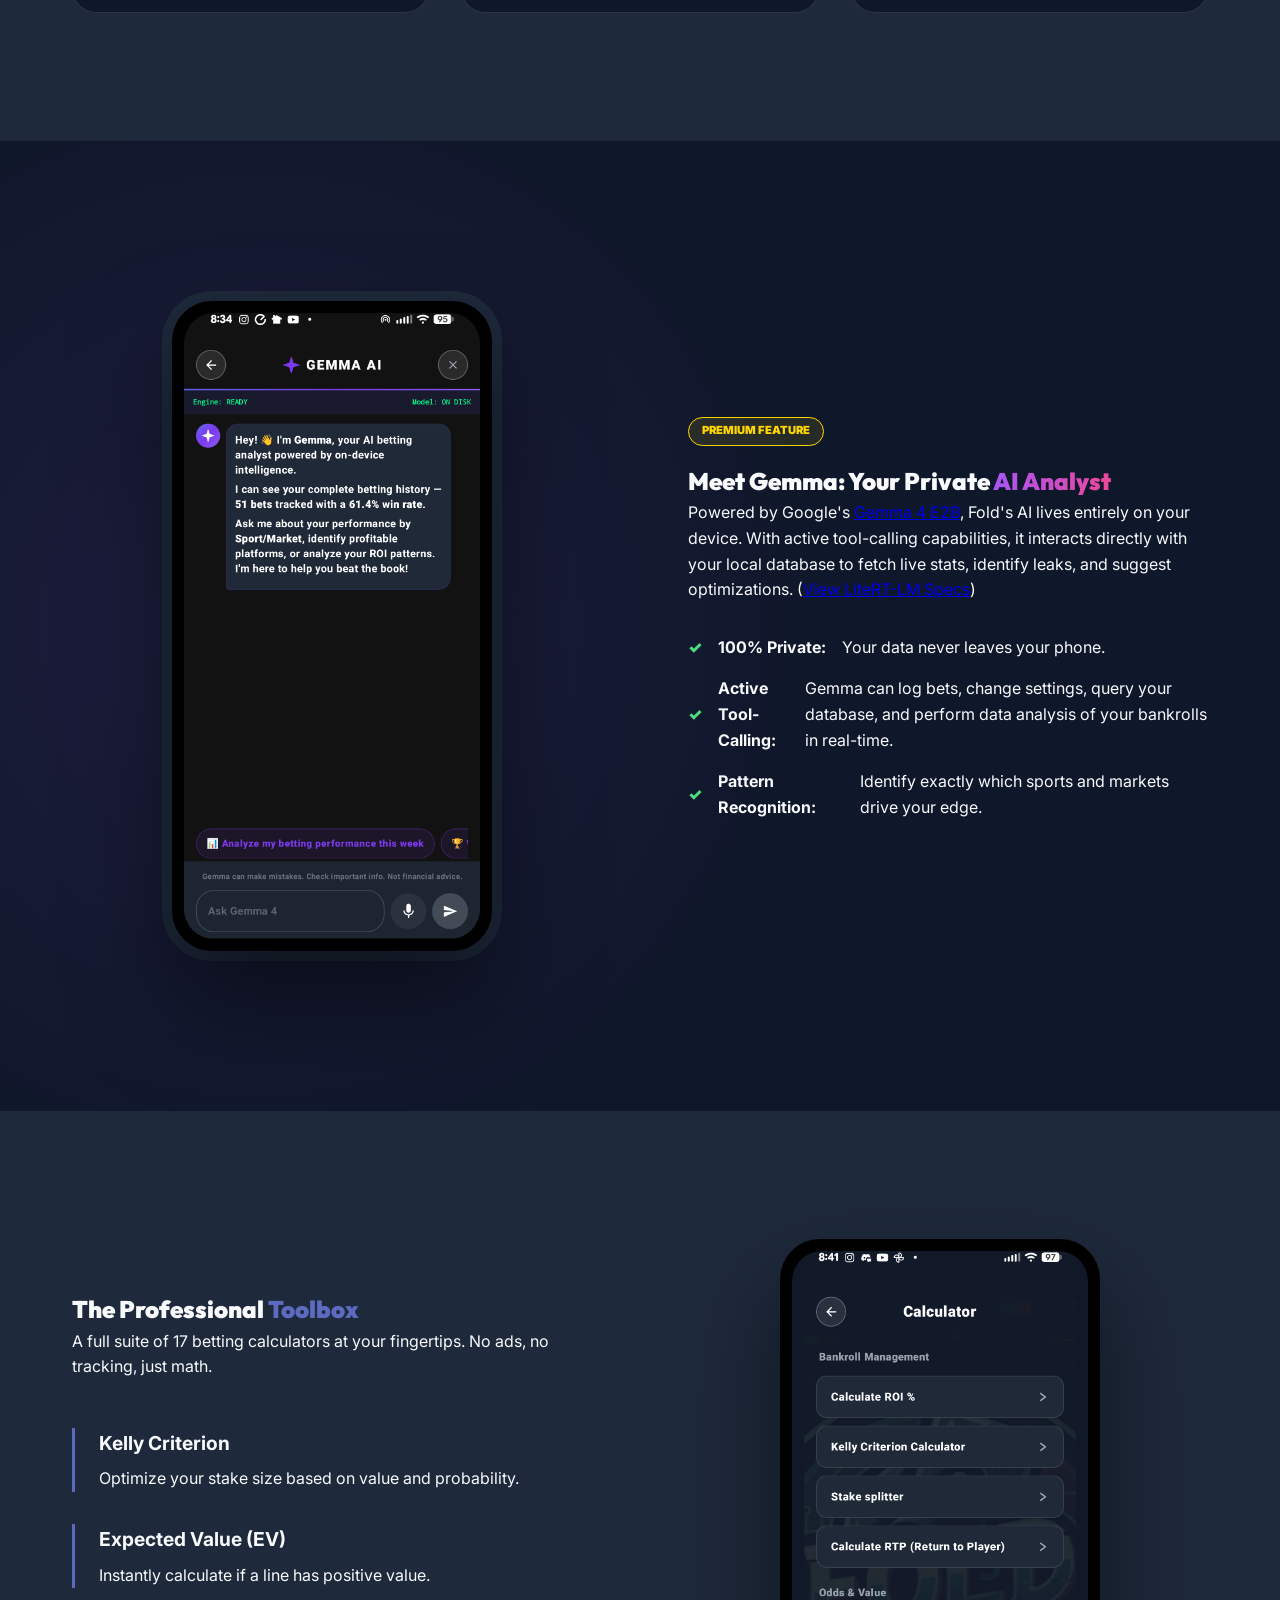
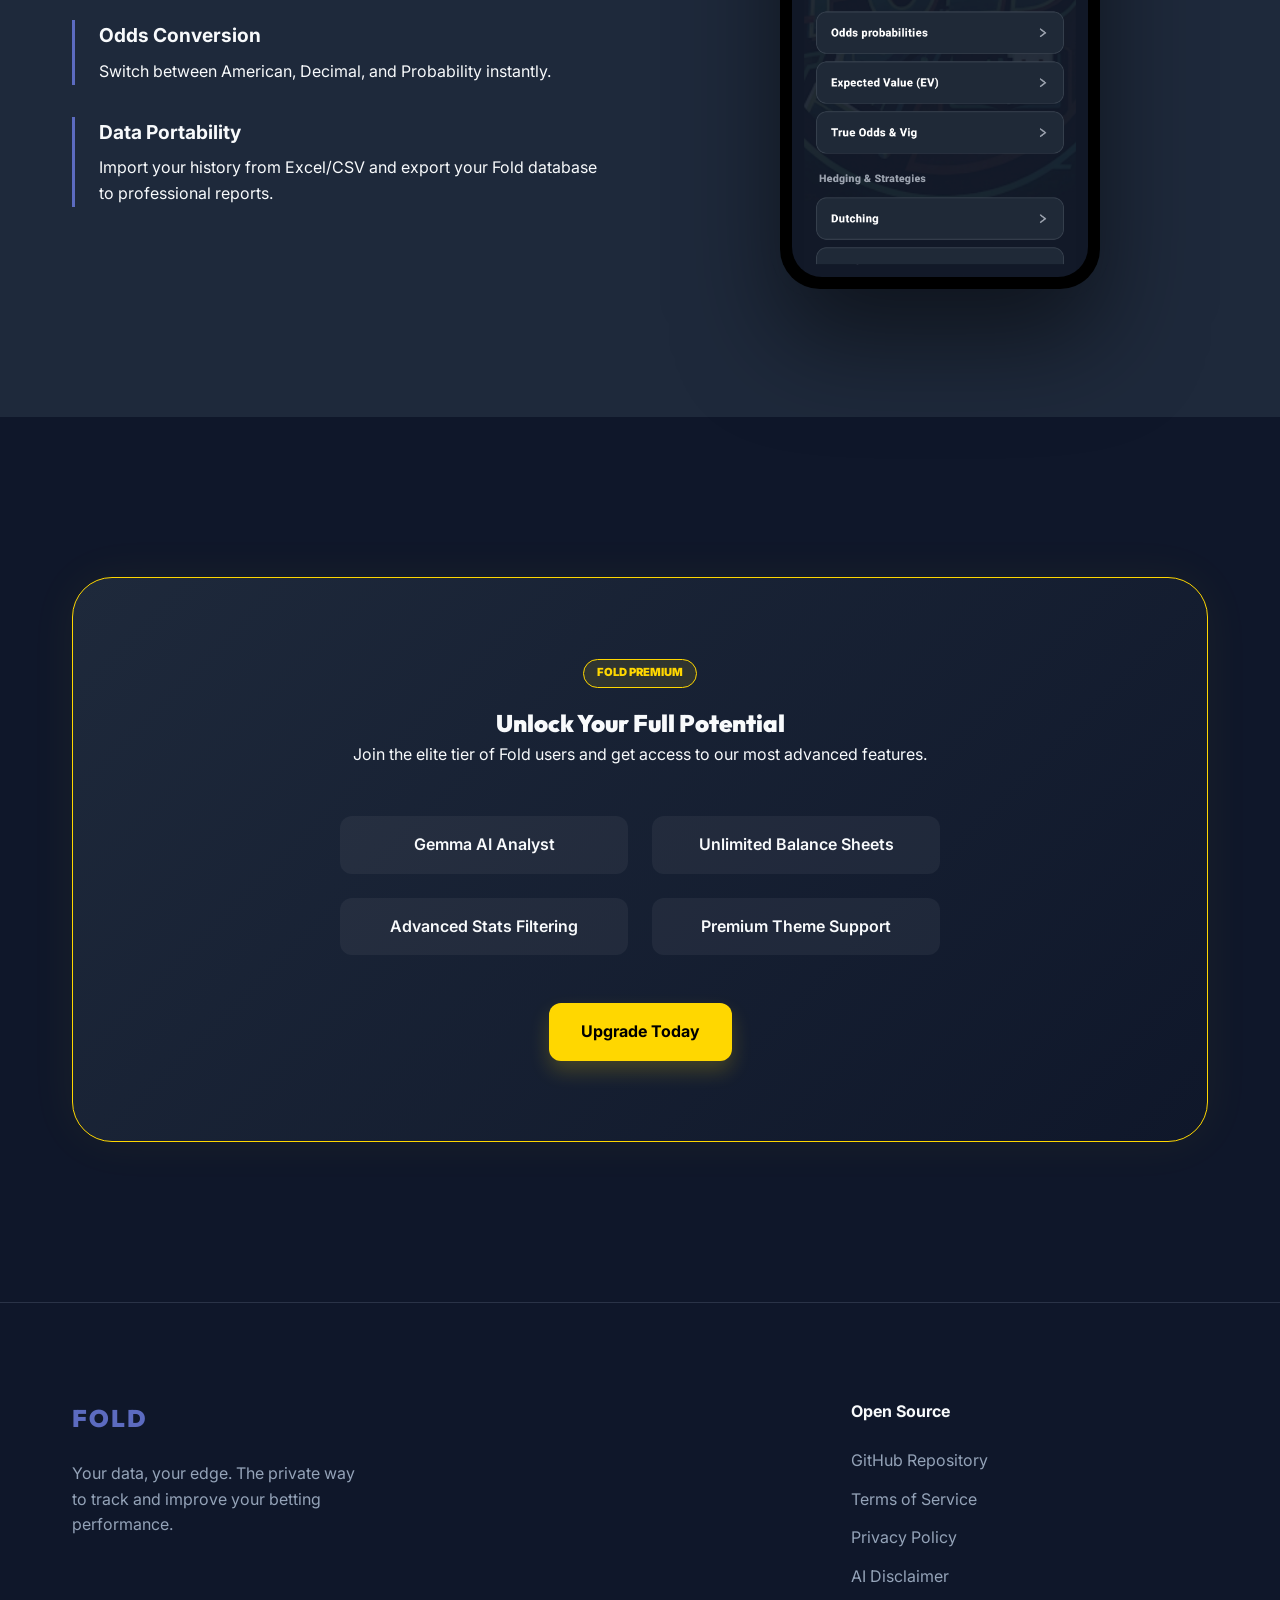
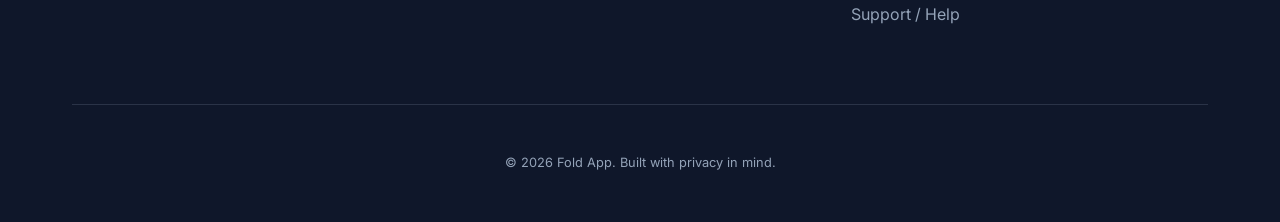
==== commit d1224434: "Update brand name to FloatingPointSoftware" ====
--- a/index.html
+++ b/index.html
@@ -30,7 +30,7 @@
                 <h1>Professional <span class="highlight">Bet Logging</span> & In-Depth Data Analysis</h1>
                 <p>An easy and customizable way to log your bets, track your bankroll growth, and analyze your performance featuring secure on-device AI. No accounts, no servers, no monthly subscriptions, just you with your data.</p>
                 <div class="hero-actions">
-                    <a href="https://github.com/MoistSoftware/Fold" class="btn btn-primary">View on GitHub</a>
+                    <a href="https://github.com/FloatingPointSoftware/Fold" class="btn btn-primary">View on GitHub</a>
                     <a href="#features" class="btn btn-secondary">Explore Features</a>
                 </div>
             </div>
@@ -182,7 +182,7 @@
                 <div class="footer-links">
                     <h4>Open Source</h4>
                     <ul>
-                        <li><a href="https://github.com/MoistSoftware/Fold">GitHub Repository</a></li>
+                        <li><a href="https://github.com/FloatingPointSoftware/Fold">GitHub Repository</a></li>
                         <li><a href="terms.html">Terms of Service</a></li>
                         <li><a href="privacy.html">Privacy Policy</a></li>
                         <li><a href="disclaimer.html">AI Disclaimer</a></li>
